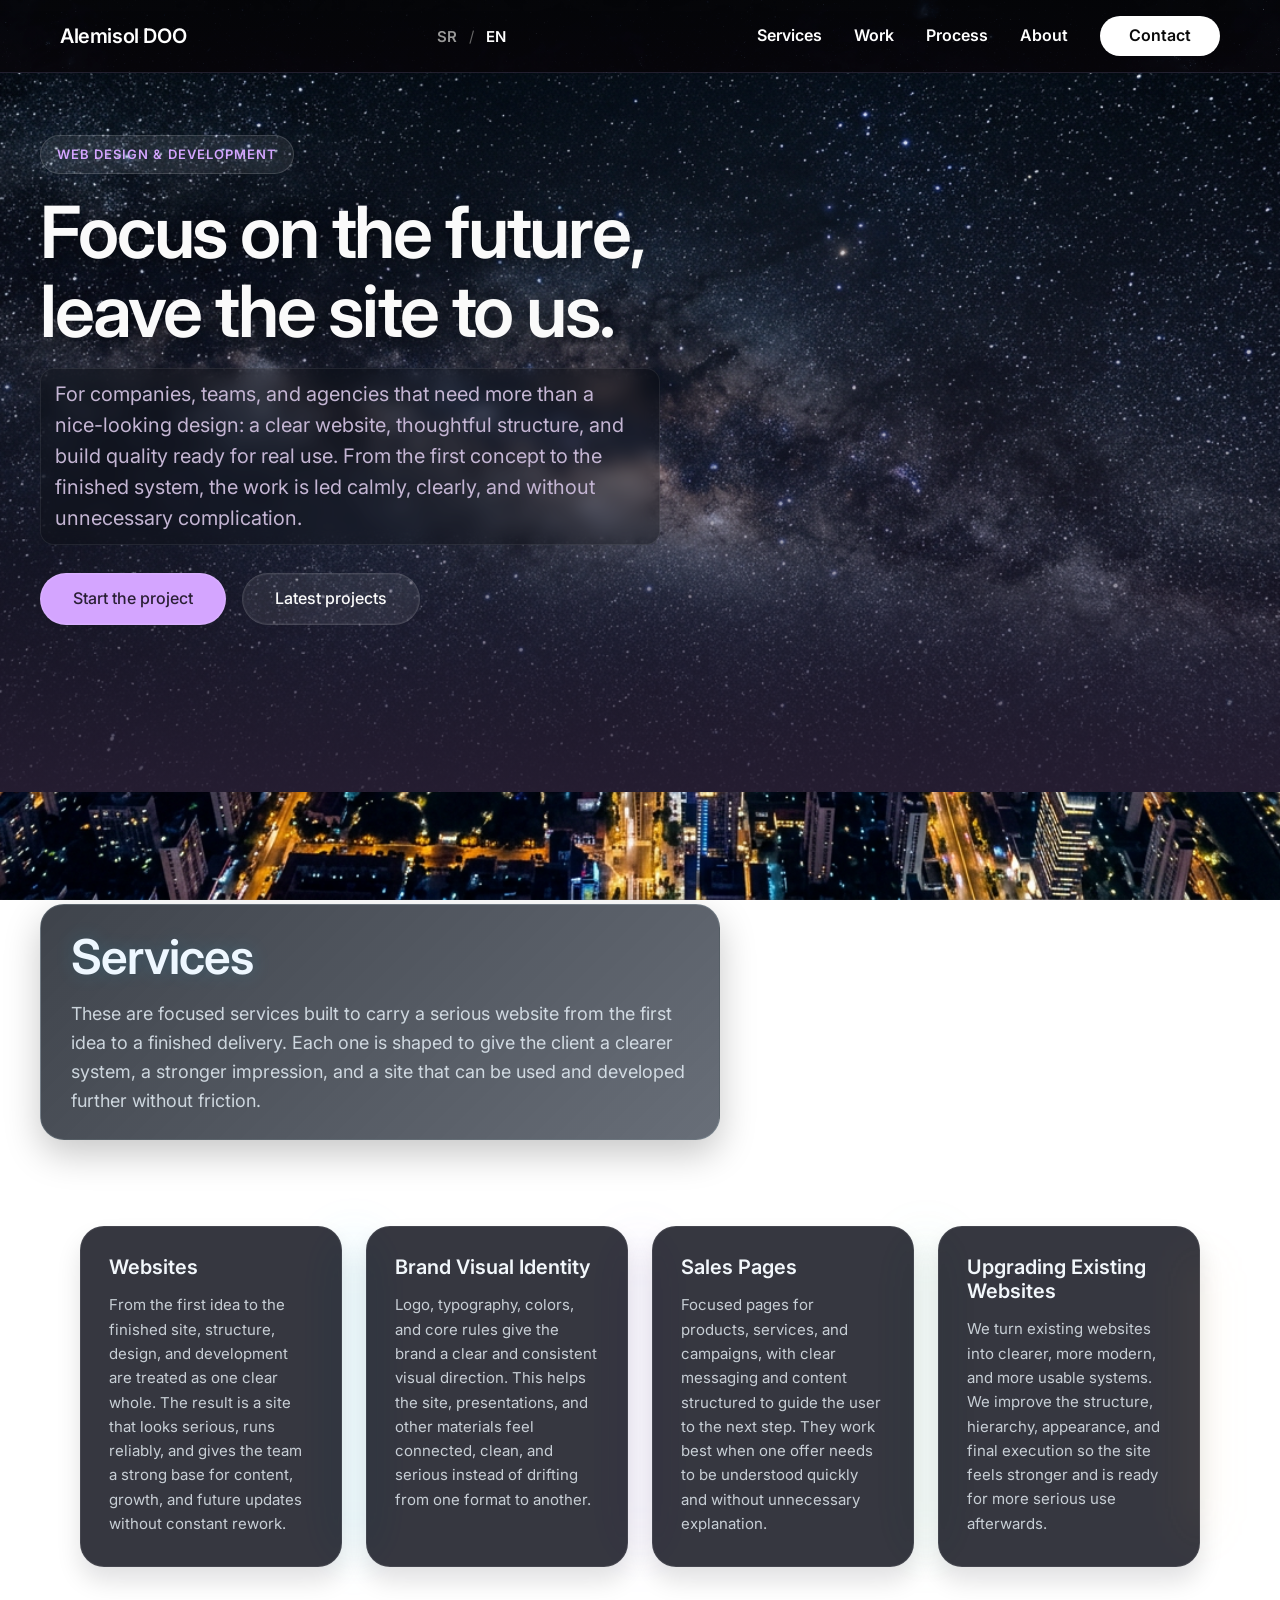
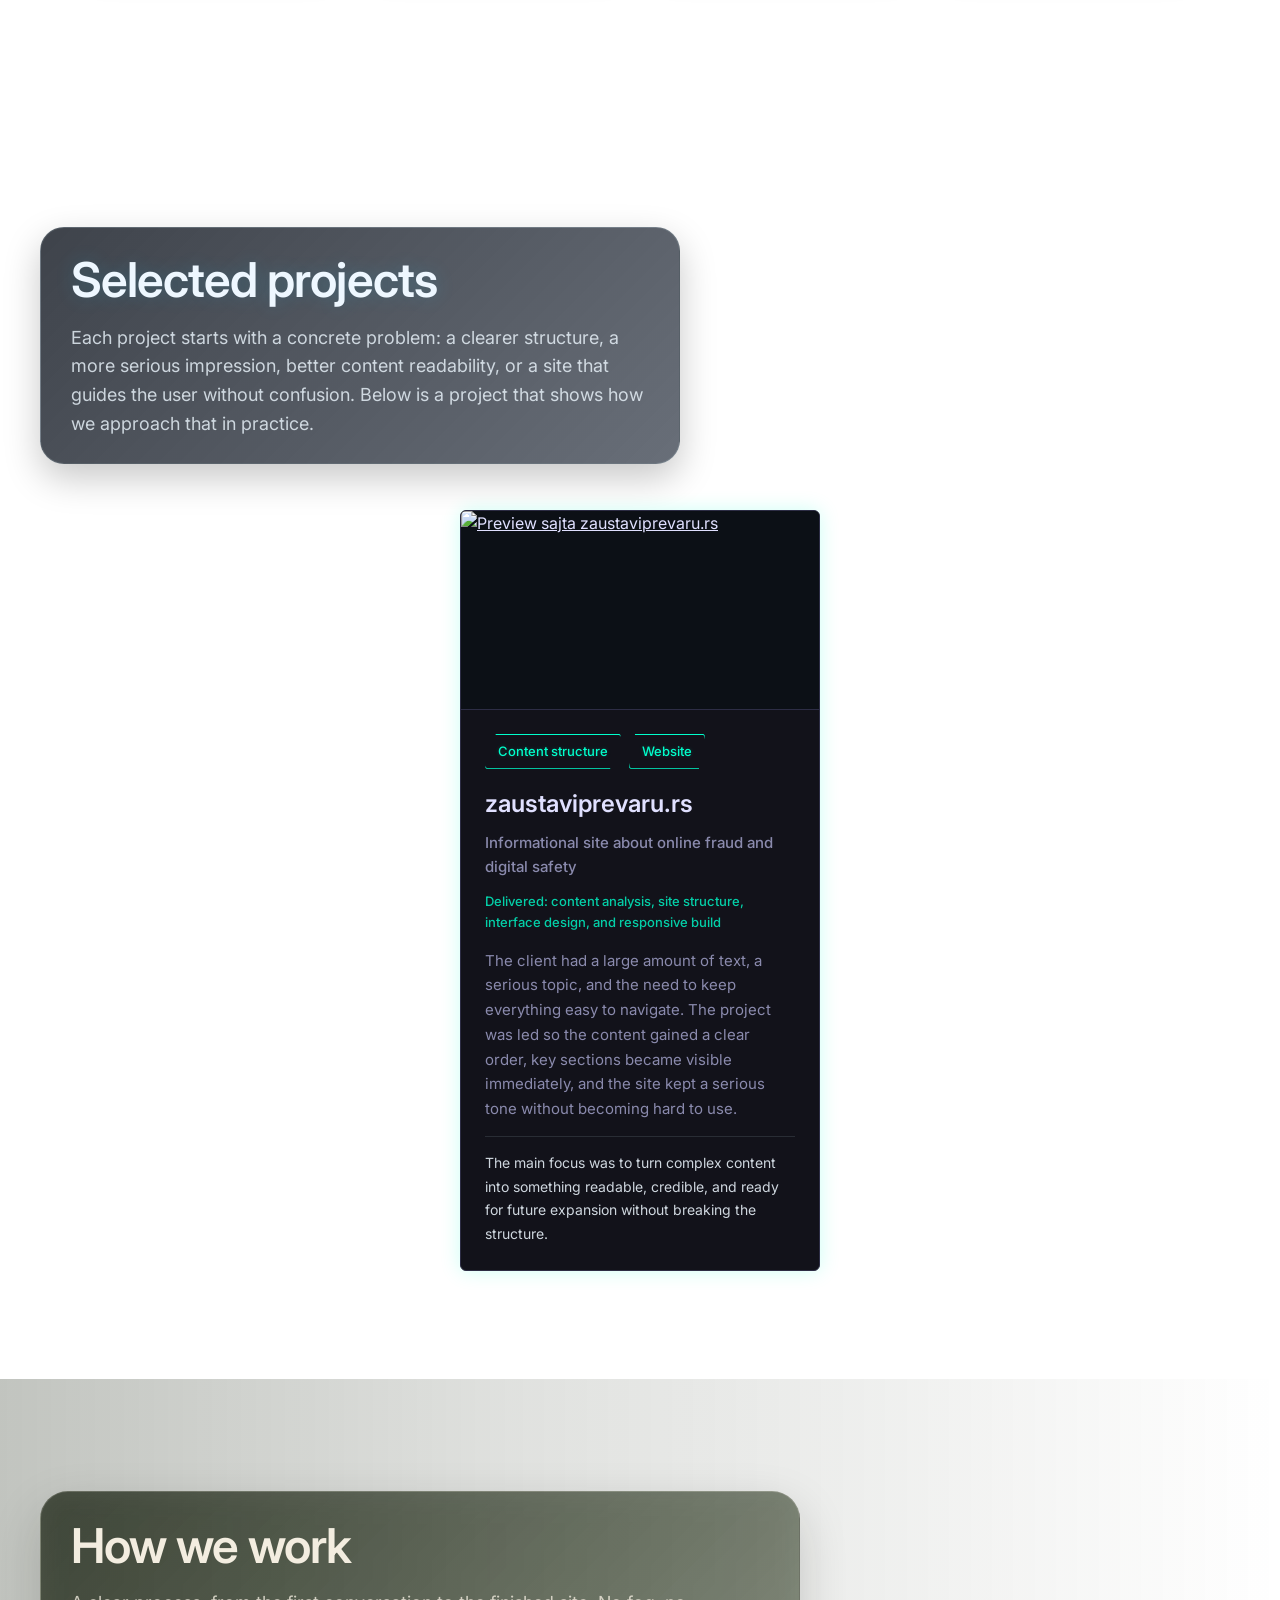
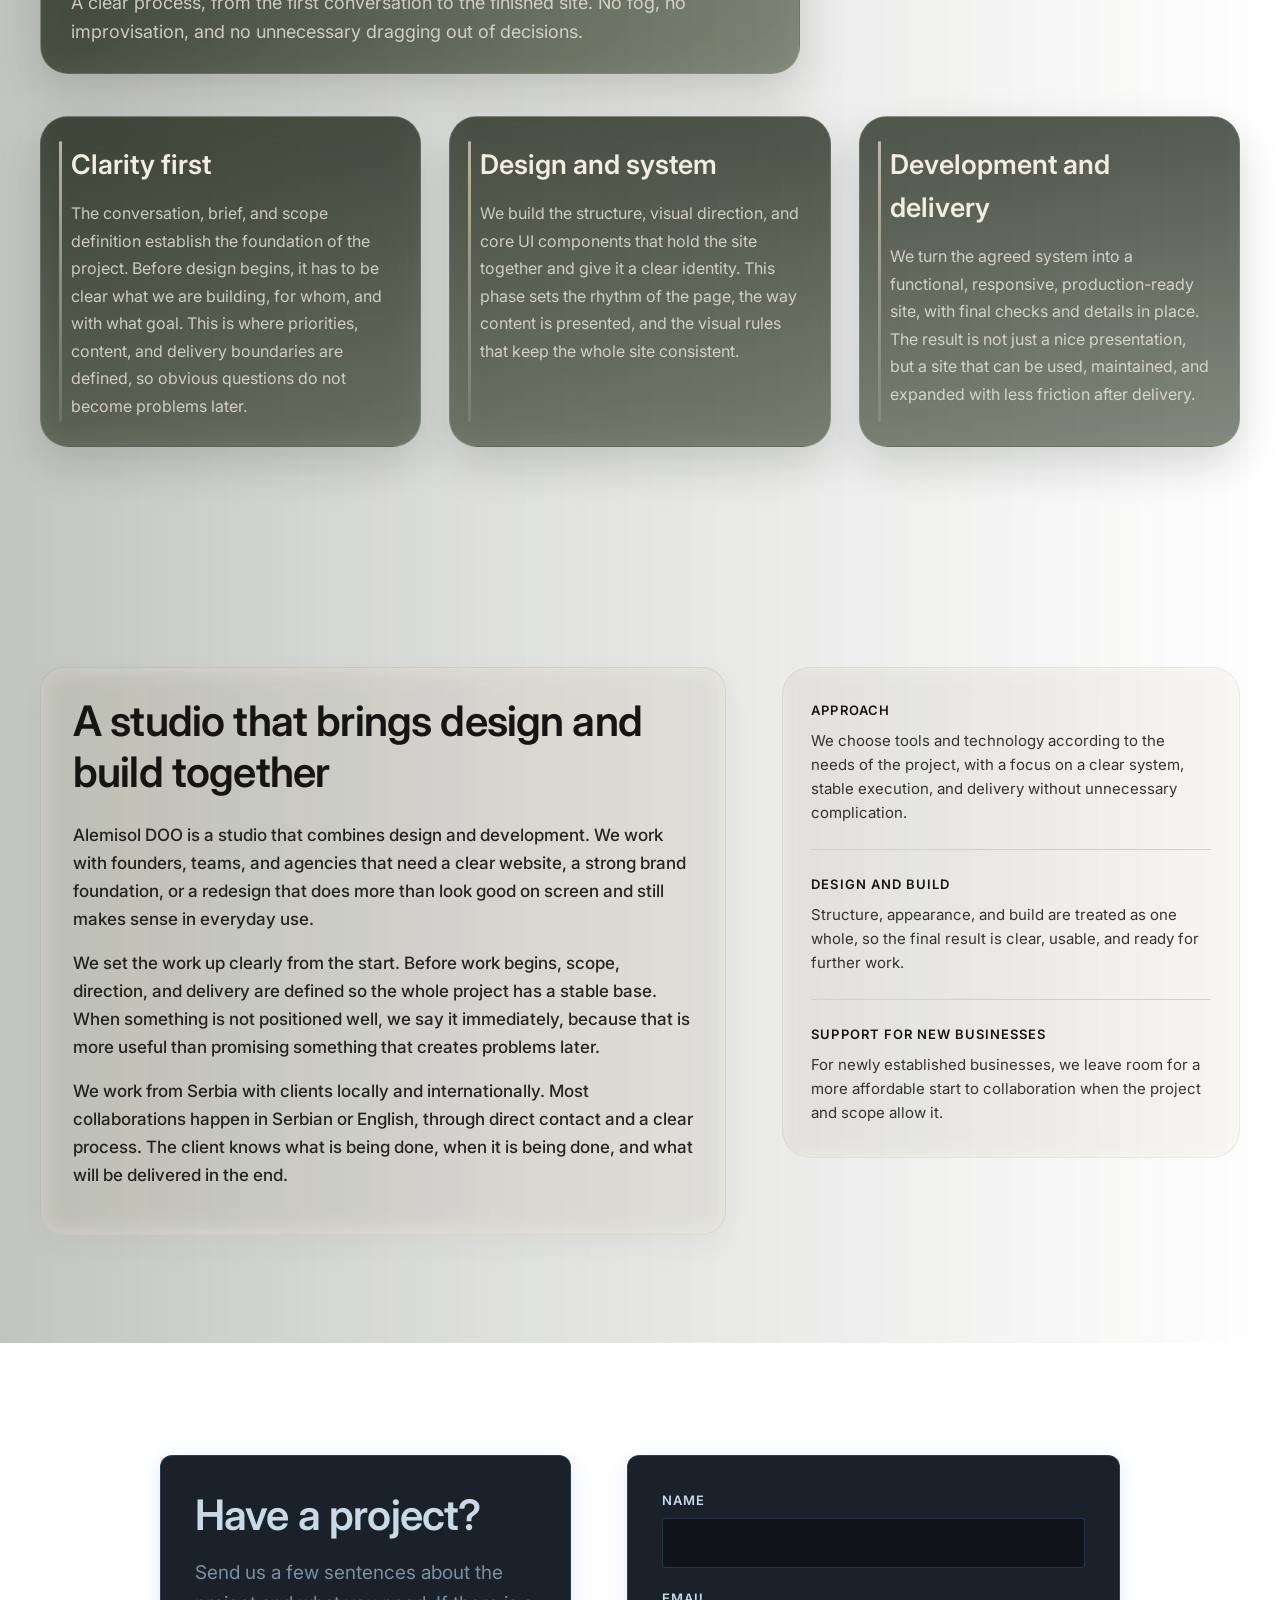
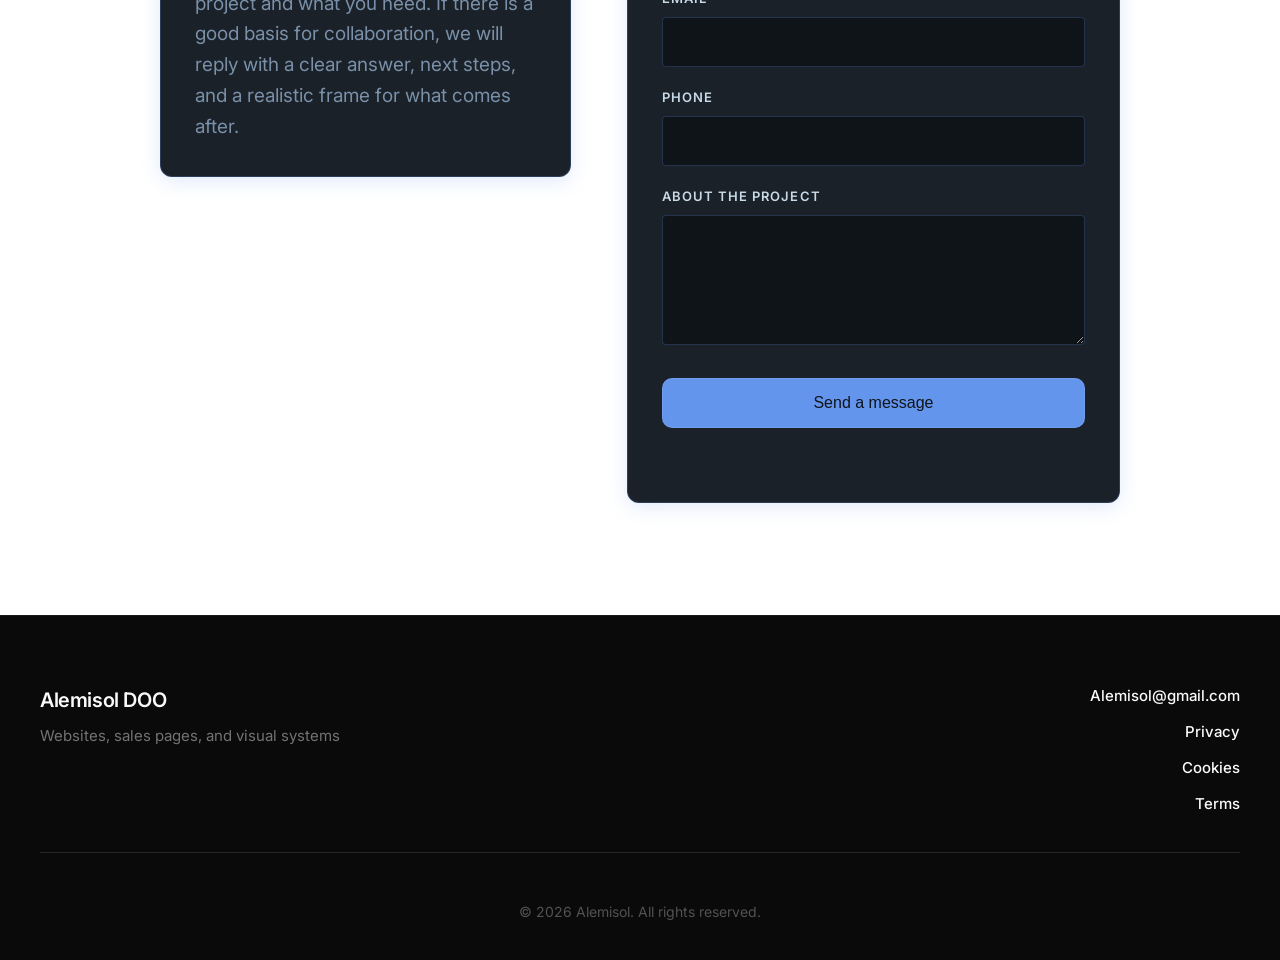
==== index.html @ 7871a49c "prva verzija sajta Made-with: Cursor" ====
<!DOCTYPE html>
<html lang="sr">
<head>
    <meta charset="UTF-8">
    <meta name="viewport" content="width=device-width, initial-scale=1.0">
    <meta name="description" content="Alemisol — Web dizajn, brand sistemi i custom razvoj za brendove kojima treba jasnoća i izvršenje.">
    <title>Alemisol — Web & Brand Sistemi</title>
    <link rel="preconnect" href="https://fonts.googleapis.com">
    <link rel="preconnect" href="https://fonts.gstatic.com" crossorigin>
    <link href="https://fonts.googleapis.com/css2?family=Inter:wght@400;500;600;700&display=swap" rel="stylesheet">
    <link rel="stylesheet" href="styles.css">
</head>
<body data-lang="sr">
    <canvas id="cursorCanvas" class="cursor-canvas"></canvas>
    
    <div class="floating-cta" id="floatingCta">
        <span data-i18n="hero.cta1">Započni projekat</span>
    </div>
    
    <a href="#main" class="skip-to-main" data-i18n="skip">Preskoči na sadržaj</a>
    <nav class="nav">
        <div class="nav-container">
            <div class="nav-logo">Alemisol DOO</div>
            <button class="lang-switch" id="langSwitch">
                <span class="lang-option active" data-lang="sr">SR</span>
                <span class="lang-divider">/</span>
                <span class="lang-option" data-lang="en">EN</span>
            </button>
            <button class="nav-toggle" aria-label="Toggle menu">
                <span></span>
                <span></span>
                <span></span>
            </button>
            <div class="nav-menu">
                <a href="#services" data-i18n="nav.services">Usluge</a>
                <a href="#work" data-i18n="nav.work">Radovi</a>
                <a href="#process" data-i18n="nav.process">Proces</a>
                <a href="#about" data-i18n="nav.about">O nama</a>
                <a href="#contact" class="nav-cta" data-i18n="nav.contact">Kontakt</a>
            </div>
        </div>
    </nav>

    <main id="main">
        <section id="hero" class="section" data-theme="medieval">
            <div class="section-bg"></div>
            <div class="container">
                <div class="hero-content">
                    <div class="hero-label" data-i18n="hero.label">Web dizajn i razvoj</div>
                    <h1 class="hero-title" data-i18n="hero.title">
                        <span class="hero-title-line">Vi se fokusirajte na budućnost,</span>
                        <span class="hero-title-line">ostavite nama sajt.</span>
                    </h1>
                    <p class="hero-subtitle" data-i18n="hero.subtitle">Za firme, timove i agencije kojima treba više od lepog dizajna: jasan sajt, promišljena struktura i izrada spremna za stvarnu upotrebu. Od prvog koncepta do gotovog sistema, posao vodimo mirno, uredno i bez nepotrebnog komplikovanja.</p>
                    <div class="hero-actions">
                        <a href="#contact" class="btn btn-primary" data-i18n="hero.cta1">Započni projekat</a>
                        <a href="#work" class="btn btn-secondary" data-i18n="hero.cta2">Poslednji projekti</a>
                    </div>
                </div>
            </div>
        </section>

        <section id="services" class="section section-services" data-theme="futuristic">
            <div class="container">
                <div class="section-header">
                    <h2 data-i18n="services.title">Usluge</h2>
                    <p class="section-intro" data-i18n="services.intro">Radimo usluge koje mogu da nose ozbiljan sajt od početne ideje do gotove isporuke. Svaka je postavljena tako da klijent dobije jasniji sistem, bolji utisak i sajt koji može normalno da se koristi i dalje razvija.</p>
                </div>
                <div class="services-grid">
                    <div class="service-card service-card-blue">
                        <h3 data-i18n="services.s1.title">Web sajtovi</h3>
                        <p data-i18n="services.s1.desc">Od ideje do gotovog sajta, struktura, dizajn i razvoj slažu se u jednu jasnu celinu. Rezultat je sajt koji izgleda ozbiljno, radi stabilno i timu ostavlja dobru osnovu za sadržaj, rast i dalje izmene bez stalnog vraćanja na početak.</p>
                    </div>
                    <div class="service-card service-card-purple">
                        <h3 data-i18n="services.s2.title">Vizuelni identitet brenda</h3>
                        <p data-i18n="services.s2.desc">Logo, tipografija, boje i osnovna pravila daju brendu jasan i dosledan vizuelni pravac. Tako sajt, prezentacije i ostali materijali deluju povezano, čisto i ozbiljno, bez lutanja od formata do formata.</p>
                    </div>
                    <div class="service-card service-card-gold">
                        <h3 data-i18n="services.s3.title">Prodajne stranice</h3>
                        <p data-i18n="services.s3.desc">Fokusirane stranice za proizvode, usluge i kampanje, sa jasnom porukom i sadržajem složenim tako da vodi korisnika ka sledećem koraku. Dobre su kada jedna ponuda mora da se razume brzo i bez suvišnog objašnjavanja.</p>
                    </div>
                    <div class="service-card service-card-green">
                        <h3 data-i18n="services.s4.title">Unapređenje postojećih sajtova</h3>
                        <p data-i18n="services.s4.desc">Postojeće sajtove pretvaramo u jasnije, savremenije i upotrebljivije sisteme. Sređujemo ono što koči utisak i rad: strukturu, hijerarhiju, izgled i završnu izradu, kako bi sajt posle dorade bio spreman za dalje ozbiljno korišćenje.</p>
                    </div>
                    <span class="service-separator service-separator-1" aria-hidden="true"></span>
                    <span class="service-separator service-separator-2" aria-hidden="true"></span>
                    <span class="service-separator service-separator-3" aria-hidden="true"></span>
                </div>
            </div>
        </section>

        <section id="work" class="section section-work" data-theme="futuristic">
            <div class="container">
                <div class="section-header">
                    <h2 data-i18n="work.title">Odabrani projekti</h2>
                    <p class="section-intro" data-i18n="work.intro">Iza svakog projekta stoji konkretan zadatak: jasnija struktura, ozbiljniji utisak, bolja čitljivost sadržaja ili sajt koji korisnika vodi bez zabune. Ispod je primer rada koji pokazuje kako takve stvari rešavamo u praksi.</p>
                </div>
                <div class="work-grid">
                    <article class="case-card">
                        <div class="case-visual">
                            <a class="case-preview-link" href="https://zaustaviprevaru.rs" target="_blank" rel="noreferrer">
                                <img
                                    class="case-preview-image"
                                    src="https://image.thum.io/get/width/1200/https://zaustaviprevaru.rs"
                                    alt="Preview sajta zaustaviprevaru.rs"
                                    loading="lazy"
                                />
                            </a>
                        </div>
                        <div class="case-content">
                            <div class="case-tags">
                                <span class="tag" data-i18n="work.c1.tag1">Struktura sadržaja</span>
                                <span class="tag" data-i18n="work.c1.tag2">Web sajt</span>
                            </div>
                            <h3><a class="case-title-link" href="https://zaustaviprevaru.rs" target="_blank" rel="noreferrer">zaustaviprevaru.rs</a></h3>
                            <p class="case-position" data-i18n="work.c1.position">Informativni sajt o internet prevarama i digitalnoj bezbednosti</p>
                            <p class="case-scope" data-i18n="work.c1.scope">Rađeno: analiza sadržaja, struktura sajta, dizajn interfejsa i responzivna izrada</p>
                            <p class="case-desc" data-i18n="work.c1.desc">Klijent je imao veliki broj tekstova, ozbiljnu temu i potrebu da sve ostane pregledno i lako za korišćenje. Projekat je vođen tako da sadržaj dobije jasan raspored, da ključne celine budu odmah vidljive i da sajt zadrži ozbiljan ton bez težine u korišćenju.</p>
                            <p class="case-result" data-i18n="work.c1.result">Fokus projekta bio je da kompleksan sadržaj postane čitljiv, uverljiv i spreman za dalje širenje bez raspada strukture.</p>
                        </div>
                    </article>
                </div>
            </div>
        </section>

        <section id="process" class="section section-process" data-theme="organic">
            <div class="container">
                <div class="section-header">
                    <h2 data-i18n="process.title">Kako radimo</h2>
                    <p class="section-intro" data-i18n="process.intro">Jasan proces, od prvog razgovora do gotovog sajta. Bez magle, bez improvizacije i bez razvlačenja koje klijentu troši vreme.</p>
                </div>
                <div class="process-grid">
                    <div class="process-step">
                        <h3 data-i18n="process.p1.title">Jasnoća pre svega</h3>
                        <p data-i18n="process.p1.desc">Razgovor, brief i definisanje scope-a postavljaju osnovu projekta. Pre dizajna mora da bude jasno šta pravimo, za koga i sa kojim ciljem. Tu se rešavaju prioriteti, sadržaj i okvir isporuke, kako kasnije ne bismo popravljali stvari koje su morale da budu jasne od početka.</p>
                    </div>
                    <div class="process-step">
                        <h3 data-i18n="process.p2.title">Dizajn i sistem</h3>
                        <p data-i18n="process.p2.desc">Gradimo strukturu, vizuelni pravac i osnovne UI komponente koje drže sajt na okupu i daju mu jasan identitet. U ovoj fazi se određuje ritam stranice, način prikaza sadržaja i vizuelna pravila koja kasnije čuvaju doslednost celog sajta.</p>
                    </div>
                    <div class="process-step">
                        <h3 data-i18n="process.p3.title">Razvoj i isporuka</h3>
                        <p data-i18n="process.p3.desc">Pretvaramo dogovoreni sistem u funkcionalan, responzivan i produkcijski spreman sajt, sa završnim proverama i detaljima na mestu. Završni rezultat nije samo lep prikaz, već sajt koji može da se koristi, održava i mirno nastavi da raste posle isporuke.</p>
                    </div>
                </div>
            </div>
        </section>

        <section id="about" class="section section-about" data-theme="organic">
            <div class="container">
                <div class="about-content">
                    <div class="about-text">
                        <h2 data-i18n="about.title">Studio koji spaja dizajn i izradu</h2>
                        <p data-i18n="about.p1">Alemisol DOO je studio koji spaja dizajn i razvoj. Radimo sa osnivačima, timovima i agencijama kojima treba jasan sajt, dobra osnova brenda ili kvalitetan redizajn koji neće stati na lepom ekranu, već će imati smisla i u svakodnevnoj upotrebi.</p>
                        <p data-i18n="about.p2">Posao postavljamo jasno od početka. Pre rada definišemo scope, pravac i način isporuke, kako bi ceo projekat imao stabilnu osnovu. Kada nešto nije dobro postavljeno, kažemo to odmah, jer je to za klijenta korisnije od lepog obećanja koje kasnije pravi problem.</p>
                        <p data-i18n="about.p3">Radimo iz Srbije, sa klijentima lokalno i globalno. Većina saradnji odvija se na srpskom ili engleskom jeziku, kroz direktan kontakt i jasan proces. Klijent zna šta se radi, kada se radi i šta dobija na kraju, bez nepotrebnih slojeva komunikacije.</p>
                    </div>
                    <div class="about-details">
                        <div class="detail-block">
                            <h4 data-i18n="about.stack.title">Pristup</h4>
                            <p data-i18n="about.stack.desc">Alate i tehnologiju biramo prema potrebama projekta, sa fokusom na jasan sistem, stabilnu izradu i isporuku bez suvišne komplikacije.</p>
                        </div>
                        <div class="detail-block">
                            <h4 data-i18n="about.tools.title">Dizajn i izrada</h4>
                            <p data-i18n="about.tools.desc">Struktura, izgled i izrada posmatraju se kao jedna celina, kako bi krajnji rezultat bio pregledan, upotrebljiv i spreman za dalji rad.</p>
                        </div>
                        <div class="detail-block">
                            <h4 data-i18n="about.availability.title">Podrška za nove firme</h4>
                            <p data-i18n="about.availability.desc">Za novootvorene firme ostavljamo prostor za povoljniji početak saradnje, kada projekat i obim to dopuštaju.</p>
                        </div>
                    </div>
                </div>
            </div>
        </section>

        <section id="contact" class="section section-contact" data-theme="technical">
            <div class="container">
                <div class="contact-content">
                    <div class="contact-text">
                        <h2 data-i18n="contact.title">Imate projekat?</h2>
                        <p data-i18n="contact.desc">Pošaljite nam nekoliko rečenica o projektu i onome što vam treba. Ako postoji dobar osnov za saradnju, vratićemo se jasnim odgovorom, predlogom narednih koraka i realnim okvirom za dalje.</p>
                    </div>
                    <div class="contact-form-wrapper">
                        <form class="contact-form" id="contactForm" method="post" action="https://formsubmit.co/Alemisol@gmail.com" novalidate>
                            <input type="hidden" name="_captcha" value="false">
                            <input type="hidden" name="_subject" value="Alemisol upit">
                            <div class="form-group">
                                <label for="name" data-i18n="contact.form.name">Ime</label>
                                <input type="text" id="name" name="name" autocomplete="name" minlength="2" required>
                            </div>
                            <div class="form-group">
                                <label for="email" data-i18n="contact.form.email">Email</label>
                                <input type="email" id="email" name="email" autocomplete="email" inputmode="email" required>
                            </div>
                            <div class="form-group">
                                <label for="phone" data-i18n="contact.form.phone">Telefon</label>
                                <input type="tel" id="phone" name="phone" autocomplete="tel" inputmode="tel">
                            </div>
                            <div class="form-group">
                                <label for="project" data-i18n="contact.form.project">O projektu</label>
                                <textarea id="project" name="project" rows="5" required></textarea>
                            </div>
                            <button type="submit" class="btn btn-primary" data-i18n="contact.form.submit">Pošaljite poruku</button>
                            <p class="contact-form-status" id="contactFormStatus" aria-live="polite"></p>
                        </form>
                    </div>
                </div>
            </div>
        </section>
    </main>

    <footer class="footer">
        <div class="container">
            <div class="footer-content">
                <div class="footer-brand">
                    <div class="footer-logo">Alemisol DOO</div>
                    <p data-i18n="footer.tagline">Sajtovi, prodajne stranice i vizuelni sistemi</p>
                </div>
                <div class="footer-links">
                    <a href="mailto:Alemisol@gmail.com">Alemisol@gmail.com</a>
                    <a href="privacy.html" data-i18n="footer.privacy">Privatnost</a>
                    <a href="cookies.html" data-i18n="footer.cookies">Kolačići</a>
                    <a href="terms.html" data-i18n="footer.terms">Uslovi korišćenja</a>
                </div>
            </div>
            <div class="footer-bottom">
                <p data-i18n="footer.copyright">&copy; 2026 Alemisol. Sva prava zadržana.</p>
            </div>
        </div>
    </footer>

    <script src="script.js"></script>
</body>
</html>
---- styles.css ----
/* ====================================
   ALEMISOL STUDIO WEBSITE
   4-theme vertical scroll system
   ==================================== */

/* ====================================
   GLOBAL RESET & BASE
   ==================================== */

html {
    scroll-behavior: smooth;
}

* {
    margin: 0;
    padding: 0;
    box-sizing: border-box;
}

html {
    scroll-behavior: smooth;
    scroll-padding-top: 80px;
}

body {
    font-family: 'Inter', -apple-system, BlinkMacSystemFont, 'Segoe UI', system-ui, sans-serif;
    line-height: 1.6;
    -webkit-font-smoothing: antialiased;
    -moz-osx-font-smoothing: grayscale;
    color: #171717;
    opacity: 0;
    animation: fadeIn 0.6s ease forwards;
}

@keyframes fadeIn {
    to {
        opacity: 1;
    }
}

img {
    max-width: 100%;
    height: auto;
    display: block;
}

a {
    color: inherit;
}

.cursor-canvas {
    position: fixed;
    top: 0;
    left: 0;
    width: 100%;
    height: 100%;
    pointer-events: none;
    z-index: 500;
    opacity: 0.6;
}

.skip-to-main {
    position: absolute;
    top: -100px;
    left: 20px;
    z-index: 10000;
    padding: 12px 20px;
    background: #0a0a0a;
    color: #ffffff;
    text-decoration: none;
    border-radius: 4px;
    font-weight: 500;
}

.skip-to-main:focus {
    top: 20px;
}

/* ====================================
   THEME SYSTEM — 4 MODES
   ==================================== */

[data-theme="medieval"] {
    --bg: #2a1f35;
    --surface: rgba(255, 255, 255, 0.08);
    --surface-alt: rgba(255, 255, 255, 0.12);
    --text: #fafafa;
    --muted: #c4b5d3;
    --accent: #d4a5ff;
    --border: rgba(255, 255, 255, 0.15);
    --shadow: rgba(212, 165, 255, 0.2);
    --radius-sm: 16px;
    --radius-md: 24px;
    --radius-lg: 32px;
    --button-height: 52px;
}

[data-theme="futuristic"] {
    --bg: #0a0a0f;
    --surface: #12121a;
    --surface-alt: #1a1a26;
    --text: #e0e0ff;
    --muted: #8a8aad;
    --accent: #00ffcc;
    --border: #2d2d45;
    --shadow: rgba(0, 255, 204, 0.2);
    --radius-sm: 2px;
    --radius-md: 4px;
    --radius-lg: 6px;
    --button-height: 48px;
}

[data-theme="organic"] {
    --bg: #e8e4dc;
    --surface: #f5f2ed;
    --surface-alt: #ebe7df;
    --text: #3d3428;
    --muted: #7a6f5d;
    --accent: #6b5d48;
    --border: #d4cfc8;
    --shadow: rgba(107, 93, 72, 0.15);
    --radius-sm: 20px;
    --radius-md: 28px;
    --radius-lg: 36px;
    --button-height: 54px;
}

[data-theme="technical"] {
    --bg: #0f1419;
    --surface: #1a2129;
    --surface-alt: #232d38;
    --text: #c8d9e8;
    --muted: #7a90a8;
    --accent: #6495ed;
    --border: rgba(100, 149, 237, 0.25);
    --shadow: rgba(100, 149, 237, 0.2);
    --radius-sm: 4px;
    --radius-md: 8px;
    --radius-lg: 12px;
    --button-height: 50px;
}

/* ====================================
   SECTION CORE
   ==================================== */

.section {
    background: var(--bg);
    color: var(--text);
    transition: background 0.6s ease, color 0.6s ease;
    padding: 104px 20px;
    position: relative;
    min-height: auto;
    display: flex;
    align-items: center;
}

[data-theme="medieval"] {
    background-image: url('assets/medieval-stars-dark-8k.jpg');
    background-size: cover;
    background-position: center;
    background-attachment: fixed;
}

[data-theme="futuristic"] {
    background-image: url('assets/cyber-aerial-8k.jpg');
    background-size: cover;
    background-position: center;
    background-attachment: fixed;
}

[data-theme="organic"] {
    background-image: url('assets/organic-waterfall-8k.jpg');
    background-size: cover;
    background-position: center;
    background-attachment: fixed;
}

[data-theme="technical"] {
    background-image: url('assets/technical-modern-8k.jpg');
    background-size: cover;
    background-position: center;
    background-attachment: fixed;
}

.section-bg {
    position: absolute;
    top: 0;
    left: 0;
    width: 100%;
    height: 100%;
    z-index: 0;
    pointer-events: none;
}

.container {
    max-width: 1200px;
    margin: 0 auto;
    width: 100%;
    position: relative;
    z-index: 1;
}

.section-header {
    margin-bottom: 46px;
    max-width: 720px;
}

.section-header h2 {
    font-size: 48px;
    font-weight: 600;
    line-height: 1.15;
    letter-spacing: -0.02em;
    margin-bottom: 16px;
    color: var(--text);
}

.section-intro {
    font-size: 18px;
    color: var(--muted);
    line-height: 1.6;
}

/* ====================================
   NAVIGATION
   ==================================== */

.nav {
    position: fixed;
    top: 0;
    left: 0;
    width: 100%;
    z-index: 1000;
    background: rgba(20, 20, 25, 0.85);
    backdrop-filter: blur(12px);
    border-bottom: 1px solid rgba(255, 255, 255, 0.08);
    transition: all 0.4s ease;
}

.nav.dark-theme {
    background: rgba(10, 10, 15, 0.85);
    border-bottom: 1px solid rgba(255, 255, 255, 0.08);
}

body[data-active-theme="medieval"] .nav {
    background:
        linear-gradient(180deg, rgba(8, 10, 16, 0.48) 0%, rgba(10, 8, 15, 0.62) 100%),
        url('assets/header-stars-milkyway-8k.jpg') center 34% / cover no-repeat;
    border-bottom: 1px solid rgba(200, 180, 255, 0.15);
}

body[data-active-theme="futuristic"] .nav {
    background: rgba(10, 15, 25, 0.8);
    border-bottom: 1px solid rgba(0, 200, 255, 0.2);
}

body[data-active-theme="organic"] .nav {
    background: rgba(60, 50, 40, 0.75);
    border-bottom: 1px solid rgba(107, 93, 72, 0.3);
}

body[data-active-theme="technical"] .nav {
    background: rgba(15, 20, 25, 0.8);
    border-bottom: 1px solid rgba(100, 149, 237, 0.2);
}

.nav.scrolled {
    box-shadow: 0 2px 12px rgba(0, 0, 0, 0.08);
}

.nav-container {
    max-width: 1200px;
    margin: 0 auto;
    padding: 0 20px;
    height: 72px;
    display: flex;
    align-items: center;
    justify-content: space-between;
}

.nav-logo {
    font-size: 20px;
    font-weight: 600;
    color: #ffffff;
    letter-spacing: -0.02em;
    transition: color 0.3s ease;
}

.nav.dark-theme .nav-logo {
    color: #fafafa;
}

body[data-active-theme="medieval"] .nav-logo,
body[data-active-theme="futuristic"] .nav-logo,
body[data-active-theme="technical"] .nav-logo {
    color: #ffffff;
}

body[data-active-theme="organic"] .nav-logo {
    color: #ffffff;
}

.nav-toggle {
    display: none;
    flex-direction: column;
    gap: 5px;
    background: none;
    border: none;
    cursor: pointer;
    padding: 8px;
}

.nav-toggle span {
    display: block;
    width: 24px;
    height: 2px;
    background: #ffffff;
    transition: all 0.3s ease;
}

.nav.dark-theme .nav-toggle span {
    background: #fafafa;
}

.nav-menu {
    display: flex;
    gap: 32px;
    align-items: center;
}

.lang-switch {
    display: flex;
    gap: 4px;
    align-items: center;
    background: none;
    border: none;
    cursor: pointer;
    padding: 0;
    font-family: inherit;
}

.lang-option {
    font-size: 15px;
    font-weight: 600;
    color: #999999;
    transition: color 0.2s ease;
    cursor: pointer;
    padding: 4px 8px;
    border-radius: 4px;
    transition: all 0.2s ease;
}

.lang-option.active {
    color: #ffffff;
}

.nav.dark-theme .lang-option.active {
    color: #ffffff;
}

body[data-active-theme="medieval"] .lang-option.active,
body[data-active-theme="futuristic"] .lang-option.active,
body[data-active-theme="technical"] .lang-option.active {
    color: #ffffff;
}

body[data-active-theme="organic"] .lang-option.active {
    color: #ffffff;
}

.lang-option:hover {
    color: #cccccc;
}

.lang-divider {
    font-size: 15px;
    color: #666666;
}

.nav.dark-theme .lang-divider {
    color: #666666;
}

.nav-menu a {
    text-decoration: none;
    color: #ffffff;
    font-size: 16px;
    font-weight: 600;
    transition: all 0.2s ease;
    position: relative;
    padding: 6px 0;
}

.nav.dark-theme .nav-menu a {
    color: #ffffff;
}

body[data-active-theme="medieval"] .nav-menu a,
body[data-active-theme="futuristic"] .nav-menu a,
body[data-active-theme="technical"] .nav-menu a {
    color: #ffffff;
}

body[data-active-theme="organic"] .nav-menu a {
    color: #ffffff;
}

.nav-menu a::after {
    content: '';
    position: absolute;
    bottom: -4px;
    left: 0;
    width: 0;
    height: 2px;
    background: currentColor;
    transition: width 0.2s ease;
}

.nav-menu a:hover::after {
    width: 100%;
}

.nav-menu a:hover {
    color: #0a0a0a;
}

.nav.dark-theme .nav-menu a:hover {
    color: #fafafa;
}

body[data-active-theme="medieval"] .nav-menu a:hover,
body[data-active-theme="futuristic"] .nav-menu a:hover,
body[data-active-theme="technical"] .nav-menu a:hover {
    color: #ffffff;
    opacity: 0.8;
}

body[data-active-theme="organic"] .nav-menu a:hover {
    color: #ffffff;
    opacity: 0.7;
}

.nav-cta {
    padding: 14px 36px;
    background: #0a0a0a;
    color: #ffffff !important;
    border-radius: 8px;
    transition: all 0.2s ease;
    position: relative;
    font-size: 16px;
    font-weight: 600;
    min-width: 120px;
    text-align: center;
    text-decoration: none;
    display: inline-block;
}

body[data-active-theme="medieval"] .nav-cta {
    border-radius: 999px;
    border: 1px solid rgba(255, 255, 255, 0.18);
    box-shadow: inset 0 0 0 1px rgba(255, 255, 255, 0.06);
}

body[data-active-theme="futuristic"] .nav-cta {
    border-radius: 0;
    clip-path: polygon(10% 0%, 100% 0%, 90% 100%, 0% 100%);
    border: 1px solid rgba(6, 12, 18, 0.18);
}

body[data-active-theme="organic"] .nav-cta {
    border-radius: 20px 8px 20px 8px;
}

body[data-active-theme="technical"] .nav-cta {
    border-radius: 10px;
    border: 1px solid rgba(255, 255, 255, 0.14);
    box-shadow: inset 0 0 0 1px rgba(255, 255, 255, 0.05);
}

.nav.dark-theme .nav-cta {
    background: #fafafa;
    color: #0a0a0a !important;
}

body[data-active-theme="medieval"] .nav-cta,
body[data-active-theme="futuristic"] .nav-cta,
body[data-active-theme="technical"] .nav-cta {
    background: #ffffff;
    color: #0a0a0a !important;
}

body[data-active-theme="organic"] .nav-cta {
    background: #3d3428;
    color: #ffffff !important;
}

.nav-cta::after {
    display: none;
}

.nav-cta:hover {
    transform: translateY(-1px);
    box-shadow: 0 4px 12px rgba(0, 0, 0, 0.15);
}

/* ====================================
   HERO SECTION
   ==================================== */

#hero {
    min-height: 88vh;
    padding-top: 72px;
}

#hero::before {
    content: '';
    position: absolute;
    top: 0;
    left: 0;
    width: 100%;
    height: 100%;
    background: linear-gradient(180deg, transparent 0%, rgba(42, 31, 53, 0.4) 70%, rgba(42, 31, 53, 0.85) 100%);
    z-index: 0;
}


.hero-content {
    max-width: 900px;
    position: relative;
    z-index: 2;
}

.hero-label {
    display: inline-block;
    font-size: 13px;
    font-weight: 600;
    letter-spacing: 0.08em;
    text-transform: uppercase;
    color: var(--accent);
    margin-bottom: 18px;
    padding: 8px 16px;
    background: var(--surface);
    border: 1px solid var(--border);
    border-radius: 100px;
}

.hero-title {
    font-size: 72px;
    font-weight: 600;
    line-height: 1.1;
    letter-spacing: -0.03em;
    color: var(--text);
    margin-bottom: 18px;
    text-shadow: 0 2px 20px rgba(0, 0, 0, 0.5);
}

.hero-title-line {
    display: block;
}

@media (min-width: 700px) {
    .hero-title-line:first-child {
        white-space: nowrap;
    }
}

.hero-subtitle {
    font-size: 20px;
    color: var(--muted);
    line-height: 1.55;
    margin-bottom: 28px;
    max-width: 620px;
    display: inline-block;
    padding: 10px 14px;
    background: rgba(10, 12, 18, 0.36);
    border: 1px solid rgba(255, 255, 255, 0.08);
    border-radius: 14px;
    backdrop-filter: blur(8px);
    -webkit-backdrop-filter: blur(8px);
}

.hero-actions {
    display: flex;
    gap: 16px;
    flex-wrap: wrap;
    margin-bottom: 0;
}

.hero-trust {
    font-size: 14px;
    color: rgba(255, 255, 255, 0.7);
    line-height: 1.6;
    max-width: 640px;
}

/* ====================================
   BUTTONS
   ==================================== */

.btn {
    display: inline-flex;
    align-items: center;
    justify-content: center;
    height: var(--button-height);
    padding: 0 32px;
    border: none;
    border-radius: var(--radius-sm);
    font-size: 16px;
    font-weight: 500;
    text-decoration: none;
    cursor: pointer;
    transition: all 0.25s ease;
    position: relative;
    overflow: hidden;
}

[data-theme="medieval"] .btn {
    border-radius: 999px;
    border: 1px solid rgba(255, 255, 255, 0.12);
    box-shadow: inset 0 0 0 1px rgba(255, 255, 255, 0.05);
}

[data-theme="futuristic"] .btn {
    border-radius: 0;
    clip-path: polygon(8% 0%, 100% 0%, 92% 100%, 0% 100%);
    letter-spacing: 0.03em;
}

[data-theme="organic"] .btn {
    border-radius: 20px 8px 20px 8px;
}

[data-theme="technical"] .btn {
    border-radius: 10px;
    border: 1px solid rgba(255, 255, 255, 0.08);
}

.btn-primary {
    background: var(--accent);
    color: var(--bg);
}

.btn-primary:hover {
    transform: translateY(-2px);
    box-shadow: 0 6px 20px var(--shadow);
}

[data-theme="futuristic"] .btn-primary {
    box-shadow: 0 0 16px var(--shadow);
}

[data-theme="futuristic"] .btn-primary:hover {
    box-shadow: 0 0 28px var(--shadow);
}

.btn-secondary {
    background: var(--surface);
    color: var(--text);
    border: 1px solid var(--border);
}

.btn-secondary:hover {
    background: var(--surface-alt);
    border-color: var(--accent);
}

/* ====================================
   SERVICES SECTION
   ==================================== */

.section-services {
    padding: 112px 20px;
    position: relative;
    overflow: hidden;
}

.section-services .container {
    position: relative;
    z-index: 1;
}

[data-theme="futuristic"] .section-header {
    max-width: 680px;
    padding: 24px 28px 24px 30px;
    border-left: 2px solid var(--accent);
    border: 1px solid rgba(210, 245, 255, 0.14);
    background: linear-gradient(135deg, rgba(8, 14, 24, 0.78) 0%, rgba(12, 22, 38, 0.62) 100%);
    border-radius: 24px;
    backdrop-filter: blur(14px);
    box-shadow: 0 14px 36px rgba(0, 0, 0, 0.22);
}

[data-theme="futuristic"] .section-header h2 {
    color: #eef7ff;
    text-shadow: 0 0 20px rgba(0, 200, 255, 0.16);
}

[data-theme="futuristic"] .section-header .section-intro {
    color: rgba(238, 247, 255, 0.8);
}

.section-work .section-header {
    max-width: 640px;
}

.services-grid {
    --services-gap: 24px;
    --services-pad: 40px;
    --channel-width: 26px;
    --content-width: calc(100% - (2 * var(--services-pad)));
    --col-width: calc((var(--content-width) - (3 * var(--services-gap))) / 4);
    display: grid;
    grid-template-columns: repeat(4, minmax(0, 1fr));
    gap: var(--services-gap);
    align-items: stretch;
    max-width: 1460px;
    margin: 0 auto;
    padding: 40px;
    position: relative;
}

.service-card {
    position: relative;
    min-height: 340px;
    border-radius: 24px;
    padding: 28px 28px 30px 28px;
    background: rgba(10, 12, 22, 0.82);
    border: 1px solid rgba(255, 255, 255, 0.08);
    box-shadow: 0 14px 24px rgba(4, 8, 14, 0.12);
    backdrop-filter: blur(5px);
    -webkit-backdrop-filter: blur(5px);
    transition: all 0.3s ease;
    z-index: 2;
}

[data-theme="futuristic"] .service-card:hover {
    transform: translateY(-4px);
    box-shadow: 0 18px 28px rgba(4, 8, 14, 0.16);
}

.service-card h3 {
    font-size: 20px;
    font-weight: 600;
    margin-bottom: 14px;
    color: #f2f7fb;
    line-height: 1.2;
}

.service-card p {
    font-size: 15px;
    color: rgba(232, 240, 247, 0.82);
    line-height: 1.62;
}

.service-card-blue {
    background: rgba(10, 12, 22, 0.82);
}

.service-card-purple {
    background: rgba(10, 12, 22, 0.82);
}

.service-card-gold {
    background: rgba(10, 12, 22, 0.82);
}

.service-card-green {
    background: rgba(10, 12, 22, 0.82);
}

.service-separator {
    position: absolute;
    top: 52px;
    bottom: 52px;
    width: var(--channel-width);
    border-radius: 999px;
    opacity: 0.62;
    filter: blur(26px);
    pointer-events: none;
    z-index: 1;
}

.service-separator-1 {
    left: calc(var(--services-pad) + var(--col-width) + (var(--services-gap) / 2) - (var(--channel-width) / 2));
    background: rgba(68, 211, 255, 0.35);
}

.service-separator-2 {
    left: calc(var(--services-pad) + (var(--col-width) * 2) + (var(--services-gap) * 1.5) - (var(--channel-width) / 2));
    background: rgba(160, 120, 255, 0.28);
}

.service-separator-3 {
    left: calc(var(--services-pad) + (var(--col-width) * 3) + (var(--services-gap) * 2.5) - (var(--channel-width) / 2));
    background: rgba(106, 208, 170, 0.30);
}

.service-card-green::after {
    content: '';
    position: absolute;
    top: 28px;
    bottom: 28px;
    right: -10px;
    width: 18px;
    border-radius: 999px;
    background: rgba(255, 190, 92, 0.18);
    filter: blur(22px);
    opacity: 0.55;
    pointer-events: none;
    z-index: -1;
}

/* ====================================
   WORK SECTION
   ==================================== */

.section-work {
    padding: 108px 20px;
}

.work-grid {
    display: grid;
    grid-template-columns: repeat(auto-fit, minmax(340px, 360px));
    justify-content: center;
    gap: 26px;
}

.case-card {
    background: var(--surface);
    border: 1px solid var(--border);
    border-radius: var(--radius-lg);
    overflow: hidden;
    width: 100%;
    justify-self: center;
    transition: all 0.3s ease;
    cursor: pointer;
}

[data-theme="futuristic"] .case-card {
    border-color: var(--border);
    box-shadow: 0 0 20px var(--shadow);
}

[data-theme="futuristic"] .case-card:hover {
    border-color: var(--accent);
    box-shadow: 0 8px 40px var(--shadow);
    transform: translateY(-4px);
}

.case-visual {
    aspect-ratio: 16/8.9;
    background: var(--surface-alt);
    border-bottom: 1px solid var(--border);
    position: relative;
    overflow: hidden;
}

.case-placeholder {
    width: 100%;
    height: 100%;
    background: linear-gradient(135deg, #12121a 0%, #1a1a26 100%);
}

.case-placeholder[data-accent="1"] {
    background: linear-gradient(135deg, #0a0a0f 0%, #1a1a26 100%);
    box-shadow: inset 0 0 60px rgba(0, 255, 204, 0.08);
}

.case-placeholder[data-accent="2"] {
    background: linear-gradient(135deg, #12121a 0%, #0a0a0f 100%);
    box-shadow: inset 0 0 60px rgba(0, 255, 204, 0.06);
}

.case-placeholder[data-accent="3"] {
    background: linear-gradient(135deg, #0f0f14 0%, #12121a 100%);
    box-shadow: inset 0 0 60px rgba(0, 255, 204, 0.1);
}

.case-content {
    padding: 24px;
}

.case-tags {
    display: flex;
    gap: 8px;
    margin-bottom: 16px;
    flex-wrap: wrap;
}

.tag {
    padding: 6px 12px;
    background: var(--surface-alt);
    color: var(--accent);
    border-radius: var(--radius-sm);
    font-size: 13px;
    font-weight: 500;
    border: 1px solid var(--border);
    transition: all 0.2s ease;
}

[data-theme="futuristic"] .tag {
    background: transparent;
    border-color: var(--accent);
    clip-path: polygon(8% 0%, 100% 0%, 92% 100%, 0% 100%);
    text-shadow: 0 0 4px var(--shadow);
}

.case-content h3 {
    font-size: 24px;
    font-weight: 600;
    margin-bottom: 8px;
    color: var(--text);
}

.case-title-link {
    color: inherit;
    text-decoration: none;
}

.case-title-link:hover {
    opacity: 0.9;
}

.case-preview-link,
.case-preview-image {
    display: block;
    width: 100%;
    height: 100%;
}

.case-preview-link {
    background: #0c1016;
}

.case-preview-image {
    object-fit: cover;
    object-position: top center;
    transition: transform 0.35s ease;
}

.case-card:hover .case-preview-image {
    transform: scale(1.02);
}

.case-position {
    font-size: 15px;
    color: var(--muted);
    margin-bottom: 12px;
    font-weight: 500;
}

.case-scope {
    font-size: 13px;
    color: var(--accent);
    margin-bottom: 16px;
    font-weight: 500;
    opacity: 0.8;
}

.case-desc {
    font-size: 15px;
    color: var(--muted);
    line-height: 1.65;
    margin-bottom: 14px;
}

.case-result {
    font-size: 14px;
    color: rgba(238, 247, 255, 0.86);
    line-height: 1.7;
    padding-top: 14px;
    border-top: 1px solid rgba(210, 245, 255, 0.12);
}

/* ====================================
   PROCESS SECTION
   ==================================== */

.section-process {
    padding: 112px 20px;
    position: relative;
}

.section-process::before {
    content: '';
    position: absolute;
    inset: 0;
    background: linear-gradient(180deg, rgba(22, 27, 18, 0.16) 0%, rgba(22, 27, 18, 0.28) 100%);
    pointer-events: none;
    z-index: 0;
}

.section-process .container {
    position: relative;
    z-index: 1;
}

.section-process .section-header {
    max-width: 760px;
    margin-bottom: 42px;
    padding: 26px 30px;
    background: linear-gradient(135deg, rgba(31, 39, 24, 0.74) 0%, rgba(54, 67, 42, 0.56) 100%);
    border: 1px solid rgba(240, 235, 224, 0.16);
    border-radius: 28px;
    backdrop-filter: blur(16px);
    box-shadow: 0 18px 48px rgba(20, 24, 18, 0.18);
}

.process-grid {
    display: grid;
    grid-template-columns: repeat(auto-fit, minmax(300px, 1fr));
    gap: 28px;
}

.process-step {
    position: relative;
    padding: 26px 26px 26px 30px;
    background: linear-gradient(180deg, rgba(28, 35, 22, 0.74) 0%, rgba(44, 54, 34, 0.58) 100%);
    border: 1px solid rgba(240, 235, 224, 0.14);
    border-radius: 28px;
    backdrop-filter: blur(16px);
    box-shadow: 0 18px 44px rgba(20, 24, 18, 0.16);
}

.process-step::before {
    content: '';
    position: absolute;
    left: 18px;
    top: 24px;
    width: 3px;
    height: calc(100% - 48px);
    background: linear-gradient(180deg, rgba(224, 216, 196, 0.75) 0%, rgba(224, 216, 196, 0.14) 100%);
    opacity: 1;
    border-radius: 10px;
}

.section-process .section-header h2,
.section-process .section-header .section-intro,
.process-step h3,
.process-step p {
    position: relative;
    z-index: 1;
}

.section-process .section-header h2 {
    color: #f3ede0;
}

.section-process .section-header .section-intro {
    color: rgba(243, 237, 224, 0.78);
}

.process-step h3 {
    font-size: 27px;
    font-weight: 600;
    margin-bottom: 14px;
    color: #f3ede0;
}

.process-step p {
    font-size: 16px;
    color: rgba(243, 237, 224, 0.78);
    line-height: 1.72;
}

/* ====================================
   ABOUT SECTION
   ==================================== */

.section-about {
    padding: 108px 20px;
    position: relative;
}

.section-about::before {
    content: '';
    position: absolute;
    top: 0;
    left: 0;
    width: 100%;
    height: 100%;
    background: linear-gradient(90deg, rgba(42, 31, 53, 0.85) 0%, rgba(42, 31, 53, 0.6) 50%, transparent 100%);
    pointer-events: none;
    z-index: 0;
}

[data-theme="organic"]::before {
    background: linear-gradient(90deg, rgba(34, 44, 26, 0.28) 0%, rgba(34, 44, 26, 0.14) 40%, transparent 100%);
}

.about-content {
    display: grid;
    grid-template-columns: 1.5fr 1fr;
    gap: 56px;
    align-items: start;
    position: relative;
    z-index: 1;
}

.about-text {
    padding: 28px 32px;
    background: rgba(239, 234, 224, 0.42);
    border: 1px solid rgba(107, 93, 72, 0.12);
    border-radius: 24px;
    backdrop-filter: blur(12px);
    box-shadow: 0 10px 30px rgba(61, 52, 40, 0.05);
}

.about-text h2 {
    font-size: 42px;
    font-weight: 600;
    line-height: 1.2;
    margin-bottom: 24px;
    color: #171512;
    letter-spacing: -0.02em;
    max-width: 600px;
}

.about-text p {
    font-size: 17px;
    color: rgba(23, 21, 18, 0.92);
    line-height: 1.65;
    margin-bottom: 16px;
    font-weight: 500;
}

.about-details {
    display: flex;
    flex-direction: column;
    gap: 24px;
    background: rgba(239, 234, 224, 0.34);
    border: 1px solid rgba(107, 93, 72, 0.1);
    border-radius: var(--radius-md);
    padding: 32px 28px;
    backdrop-filter: blur(10px);
    -webkit-backdrop-filter: blur(10px);
}

.detail-block {
    padding-bottom: 24px;
    border-bottom: 1px solid var(--border);
}

.detail-block:last-child {
    padding-bottom: 0;
    border-bottom: none;
}

.detail-block h4 {
    font-size: 13px;
    font-weight: 600;
    margin-bottom: 8px;
    color: #171512;
    text-transform: uppercase;
    letter-spacing: 0.08em;
}

.detail-block p {
    font-size: 15px;
    color: rgba(23, 21, 18, 0.86);
    line-height: 1.6;
}

/* ====================================
   CONTACT SECTION
   ==================================== */

.section-contact {
    padding: 112px 20px;
}

.contact-content {
    display: grid;
    grid-template-columns: 1fr 1.2fr;
    gap: 56px;
    align-items: start;
    max-width: 960px;
    margin: 0 auto;
}

.contact-text {
    background: var(--surface);
    border: 1px solid var(--border);
    border-radius: var(--radius-lg);
    padding: 34px;
    box-shadow: 0 4px 20px var(--shadow);
    backdrop-filter: blur(14px);
}

.contact-text h2 {
    font-size: 42px;
    font-weight: 600;
    line-height: 1.2;
    margin-bottom: 18px;
    color: var(--text);
    letter-spacing: -0.02em;
}

.contact-text p {
    font-size: 19px;
    color: var(--muted);
    line-height: 1.62;
}

.contact-form {
    background: var(--surface);
    border: 1px solid var(--border);
    border-radius: var(--radius-lg);
    padding: 34px;
    box-shadow: 0 4px 20px var(--shadow);
}

.form-group {
    margin-bottom: 20px;
}

.form-group:last-of-type {
    margin-bottom: 26px;
}

.form-group label {
    display: block;
    font-size: 13px;
    font-weight: 600;
    color: var(--text);
    margin-bottom: 8px;
    text-transform: uppercase;
    letter-spacing: 0.08em;
}

.form-group input,
.form-group textarea {
    width: 100%;
    padding: 14px 16px;
    background: var(--bg);
    border: 1px solid var(--border);
    border-radius: var(--radius-sm);
    font-size: 16px;
    color: var(--text);
    font-family: inherit;
    transition: all 0.2s ease;
}

.form-group input::placeholder,
.form-group textarea::placeholder {
    color: rgba(177, 187, 201, 0.62);
}

.form-group input:focus,
.form-group textarea:focus {
    outline: none;
    border-color: var(--accent);
    background: var(--surface-alt);
    box-shadow: 0 0 0 3px var(--shadow);
}

.form-group input[aria-invalid="true"],
.form-group textarea[aria-invalid="true"] {
    border-color: rgba(232, 130, 130, 0.72);
    box-shadow: 0 0 0 3px rgba(232, 130, 130, 0.14);
}

.form-group textarea {
    resize: vertical;
    min-height: 120px;
}

.contact-form .btn {
    width: 100%;
}

.contact-form-status {
    margin-top: 16px;
    min-height: 24px;
    font-size: 14px;
    line-height: 1.5;
    color: var(--muted);
    padding: 0;
}

.contact-form-status.is-success {
    color: #dbe7da;
}

.contact-form-status.is-error {
    color: #f1c4c4;
}

.btn:disabled {
    opacity: 0.6;
    cursor: not-allowed;
}

/* ====================================
   FOOTER
   ==================================== */

.footer {
    background: #0a0a0a;
    color: #fafafa;
    padding: 68px 20px 36px;
    border-top: 1px solid #1a1a1a;
}

.footer-content {
    display: flex;
    justify-content: space-between;
    align-items: start;
    margin-bottom: 48px;
    padding-bottom: 36px;
    border-bottom: 1px solid #262626;
}

.footer-logo {
    font-size: 20px;
    font-weight: 600;
    margin-bottom: 8px;
    letter-spacing: -0.02em;
}

.footer-brand p {
    color: #737373;
    font-size: 15px;
}

.footer-links {
    display: flex;
    flex-direction: column;
    gap: 12px;
    align-items: flex-end;
}

.footer-links a {
    color: #fafafa;
    text-decoration: none;
    font-size: 15px;
    transition: color 0.2s ease;
    font-weight: 500;
}

.footer-links a:hover {
    color: #a3a3a3;
}

.footer-bottom {
    text-align: center;
}

.footer-bottom p {
    color: #525252;
    font-size: 14px;
}

/* ====================================
   RESPONSIVE — TABLET
   ==================================== */

@media (max-width: 900px) {
    .section {
        padding: 84px 20px;
        min-height: auto;
    }

    .section-header {
        margin-bottom: 36px;
    }

    .section-header h2 {
        font-size: 36px;
    }

    [data-theme="futuristic"] .section-header {
        padding: 22px 24px 22px 26px;
        background: linear-gradient(135deg, rgba(8, 14, 24, 0.94) 0%, rgba(12, 22, 38, 0.9) 100%);
        backdrop-filter: none;
        -webkit-backdrop-filter: none;
    }

    .hero-title {
        font-size: 52px;
    }


    .services-grid {
        grid-template-columns: repeat(2, minmax(0, 1fr));
        gap: 22px;
        max-width: 1100px;
        padding: 32px 24px;
        --services-gap: 22px;
        --services-pad: 24px;
        --channel-width: 22px;
    }

    .service-card {
        min-height: 320px;
        padding: 26px 24px 28px 24px;
    }

    .service-separator-1 {
        left: calc(50% - (var(--channel-width) / 2));
        top: 42px;
        bottom: 42px;
    }

    .service-separator-2 {
        left: 24px;
        right: 24px;
        top: calc(50% - 12px);
        bottom: auto;
        width: auto;
        height: 24px;
        background: linear-gradient(90deg, rgba(68, 211, 255, 0.16) 0%, rgba(160, 120, 255, 0.20) 48%, rgba(106, 208, 170, 0.18) 100%);
        border-radius: 999px;
        opacity: 0.55;
    }

    .service-separator-3 {
        display: none;
    }

    .service-card h3 {
        font-size: 19px;
    }

    .service-card p {
        font-size: 14px;
        line-height: 1.5;
    }

    .work-grid {
        grid-template-columns: 1fr;
    }

    .process-grid {
        grid-template-columns: 1fr;
    }

    .about-content {
        grid-template-columns: 1fr;
        gap: 36px;
    }

    .about-text {
        padding: 28px;
    }

    .contact-content {
        grid-template-columns: 1fr;
        gap: 36px;
    }

    .contact-text,
    .contact-form {
        padding: 28px;
    }

    .section-process .section-header,
    .process-step {
        padding: 24px;
    }

    .footer-content {
        flex-direction: column;
        gap: 32px;
    }

    .footer-links {
        align-items: flex-start;
    }

    .lang-switch {
        display: flex;
        order: 2;
        margin-left: auto;
        margin-right: 12px;
    }

}

/* ====================================
   RESPONSIVE — MOBILE
   ==================================== */

@media (max-width: 640px) {
    .cursor-canvas {
        display: none;
    }
    
    .floating-cta {
        display: none;
    }

    .services-grid {
        grid-template-columns: 1fr;
        gap: 16px;
        max-width: 680px;
        padding: 20px 0 0;
    }

    .service-card {
        min-height: 0;
        padding: 24px;
    }

    .service-separator {
        display: none;
    }

    .service-card + .service-card::before {
        content: '';
        position: absolute;
        top: -12px;
        left: 24px;
        right: 24px;
        height: 18px;
        border-radius: 999px;
        filter: blur(18px);
        opacity: 0.55;
        pointer-events: none;
        z-index: -1;
    }

    .service-card-purple::before {
        background: rgba(68, 211, 255, 0.22);
    }

    .service-card-gold::before {
        background: rgba(160, 120, 255, 0.18);
    }

    .service-card-green::before {
        background: rgba(106, 208, 170, 0.2);
    }

    .service-card-green::after {
        top: auto;
        bottom: -8px;
        right: 28px;
        left: 28px;
        width: auto;
        height: 14px;
        opacity: 0.35;
    }
    
    .section {
        padding: 68px 16px;
    }

    .section-header {
        margin-bottom: 28px;
    }

    [data-theme="futuristic"] .section-header {
        padding: 18px 18px 18px 20px;
        background: linear-gradient(135deg, rgba(8, 14, 24, 0.96) 0%, rgba(12, 22, 38, 0.92) 100%);
        backdrop-filter: none;
        -webkit-backdrop-filter: none;
    }

    .contact-text,
    .contact-form {
        padding: 20px;
    }

    .section-process .section-header,
    .process-step {
        padding: 18px;
    }

    .contact-text h2 {
        font-size: 34px;
    }

    .contact-text p {
        font-size: 18px;
    }

    .about-text {
        padding: 20px;
    }

    .nav-container {
        height: 68px;
        padding: 0 16px;
    }

    .nav-logo {
        font-size: 18px;
    }

    .nav-toggle {
        display: flex;
        order: 3;
    }

    .nav-menu {
        order: 4;
    }

    .nav-toggle.active span:nth-child(1) {
        transform: rotate(45deg) translate(5px, 5px);
    }

    .nav-toggle.active span:nth-child(2) {
        opacity: 0;
    }

    .nav-toggle.active span:nth-child(3) {
        transform: rotate(-45deg) translate(7px, -7px);
    }

    .nav-menu {
        position: absolute;
        top: 100%;
        left: 0;
        right: 0;
        background: rgba(10, 12, 18, 0.96);
        backdrop-filter: blur(12px);
        flex-direction: column;
        padding: 24px 16px;
        gap: 0;
        border-bottom: 1px solid rgba(255, 255, 255, 0.08);
        transform: translateY(-100%);
        opacity: 0;
        pointer-events: none;
        transition: all 0.3s ease;
    }

    .nav.dark-theme .nav-menu {
        background: rgba(10, 10, 15, 0.98);
        border-bottom: 1px solid rgba(255, 255, 255, 0.1);
    }

    body[data-active-theme="medieval"] .nav-menu {
        background: rgba(8, 10, 16, 0.94);
        border-bottom: 1px solid rgba(200, 180, 255, 0.12);
    }

    body[data-active-theme="futuristic"] .nav-menu {
        background: rgba(8, 14, 24, 0.96);
        border-bottom: 1px solid rgba(0, 200, 255, 0.14);
    }

    body[data-active-theme="organic"] .nav-menu {
        background: rgba(39, 34, 28, 0.94);
        border-bottom: 1px solid rgba(232, 228, 220, 0.12);
    }

    body[data-active-theme="technical"] .nav-menu {
        background: rgba(12, 18, 26, 0.96);
        border-bottom: 1px solid rgba(100, 149, 237, 0.14);
    }

    .nav-menu.active {
        transform: translateY(0);
        opacity: 1;
        pointer-events: all;
    }

    .nav-menu a {
        padding: 14px 0;
        width: 100%;
        border-bottom: 1px solid rgba(255, 255, 255, 0.08);
    }

    .nav.dark-theme .nav-menu a {
        border-bottom-color: rgba(255, 255, 255, 0.08);
    }

    .nav-menu a::after {
        display: none;
    }

    .lang-switch {
        display: flex !important;
        width: auto;
        padding: 6px 10px;
        border: 1px solid rgba(255, 255, 255, 0.2);
        border-radius: 8px;
        background: rgba(255, 255, 255, 0.08);
        margin-left: auto;
        margin-right: 12px;
        font-size: 13px;
    }

    .lang-option {
        font-size: 13px;
        color: rgba(255, 255, 255, 0.6);
    }

    .lang-option.active {
        color: #ffffff;
    }

    .lang-divider {
        color: rgba(255, 255, 255, 0.3);
        font-size: 13px;
    }

    .nav-cta {
        margin-top: 8px;
        text-align: center;
        width: 100%;
    }

    #hero {
        min-height: 76vh;
    }

    .hero-title {
        font-size: 36px;
    }

    .hero-subtitle {
        font-size: 16px;
        line-height: 1.55;
        margin-bottom: 24px;
    }

    .hero-actions {
        flex-direction: column;
        width: 100%;
    }

    .hero-actions .btn {
        width: 100%;
    }


    .section-header h2 {
        font-size: 32px;
    }

    .service-card {
        padding: 24px;
    }

    .case-content {
        padding: 20px;
    }

    .process-step {
        padding-left: 22px;
    }

    .about-text h2 {
        font-size: 32px;
    }

    .contact-text h2 {
        font-size: 32px;
    }

    .contact-form {
        padding: 24px 20px;
    }

    .footer {
        padding: 52px 16px 28px;
    }
}

/* ====================================
   UTILITIES
   ==================================== */

.floating-cta {
    position: fixed;
    bottom: 40px;
    right: 40px;
    width: 200px;
    height: 56px;
    display: flex;
    align-items: center;
    justify-content: center;
    background: #0a0a0a;
    color: #ffffff;
    border-radius: 50px;
    font-size: 15px;
    font-weight: 600;
    z-index: 999;
    cursor: pointer;
    opacity: 0;
    visibility: hidden;
    transform: translateY(16px) scale(0.96);
    transition: opacity 0.5s ease, transform 0.5s ease, visibility 0s linear 0.5s, background 0.3s ease, color 0.3s ease;
    box-shadow: 0 8px 24px rgba(0, 0, 0, 0.3);
    pointer-events: none;
}

body[data-active-theme="futuristic"] .floating-cta,
body[data-active-theme="organic"] .floating-cta {
    opacity: 1;
    visibility: visible;
    transform: translateY(0) scale(1);
    transition: opacity 0.5s ease, transform 0.5s ease, visibility 0s linear 0s, background 0.3s ease, color 0.3s ease;
    pointer-events: all;
}

.floating-cta:hover {
    background: #1a1a1a;
}

body[data-active-theme="futuristic"] .floating-cta {
    background: rgba(0, 200, 255, 0.9);
    color: #000;
}

body[data-active-theme="organic"] .floating-cta {
    background: rgba(100, 120, 80, 0.9);
    color: #fff;
}

body[data-active-theme="technical"] .floating-cta {
    background: rgba(100, 149, 237, 0.9);
    color: #fff;
}

::selection {
    background: var(--accent);
    color: var(--bg);
}

:focus-visible {
    outline: 2px solid var(--accent);
    outline-offset: 2px;
}
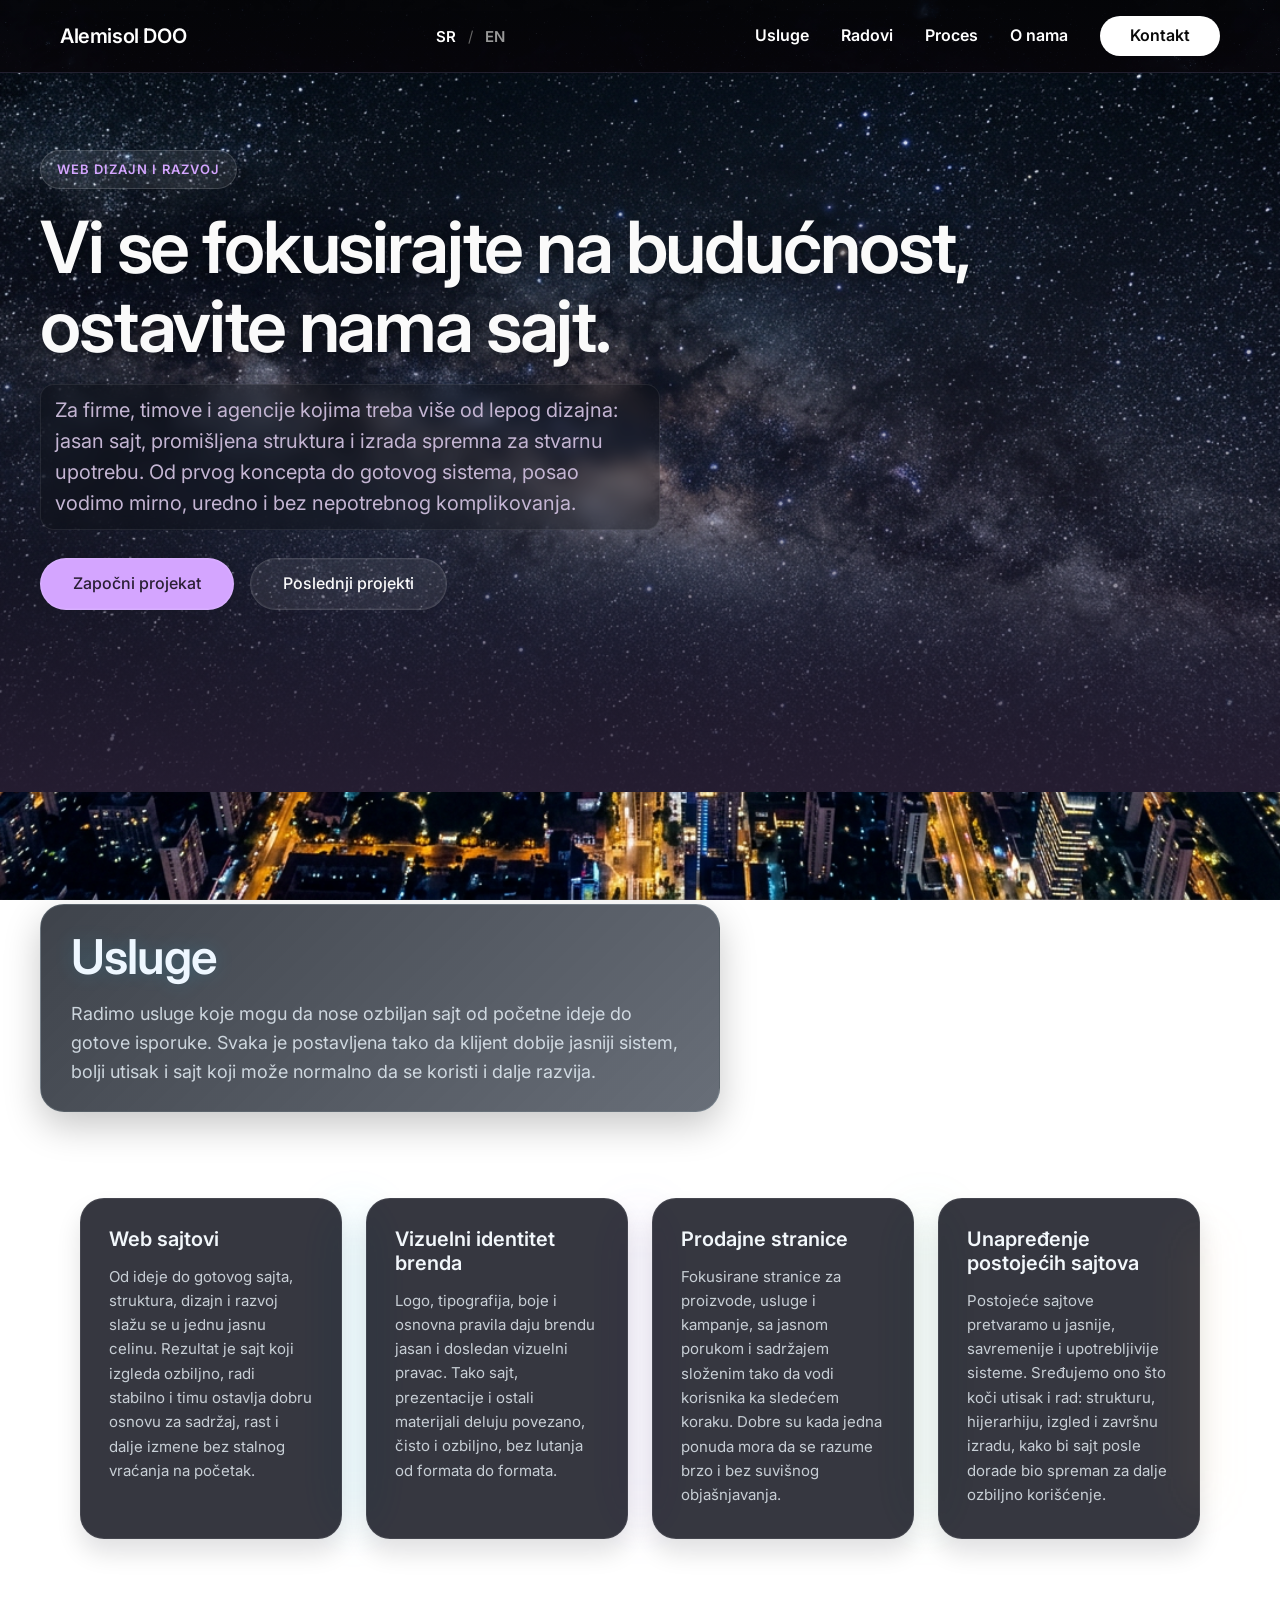
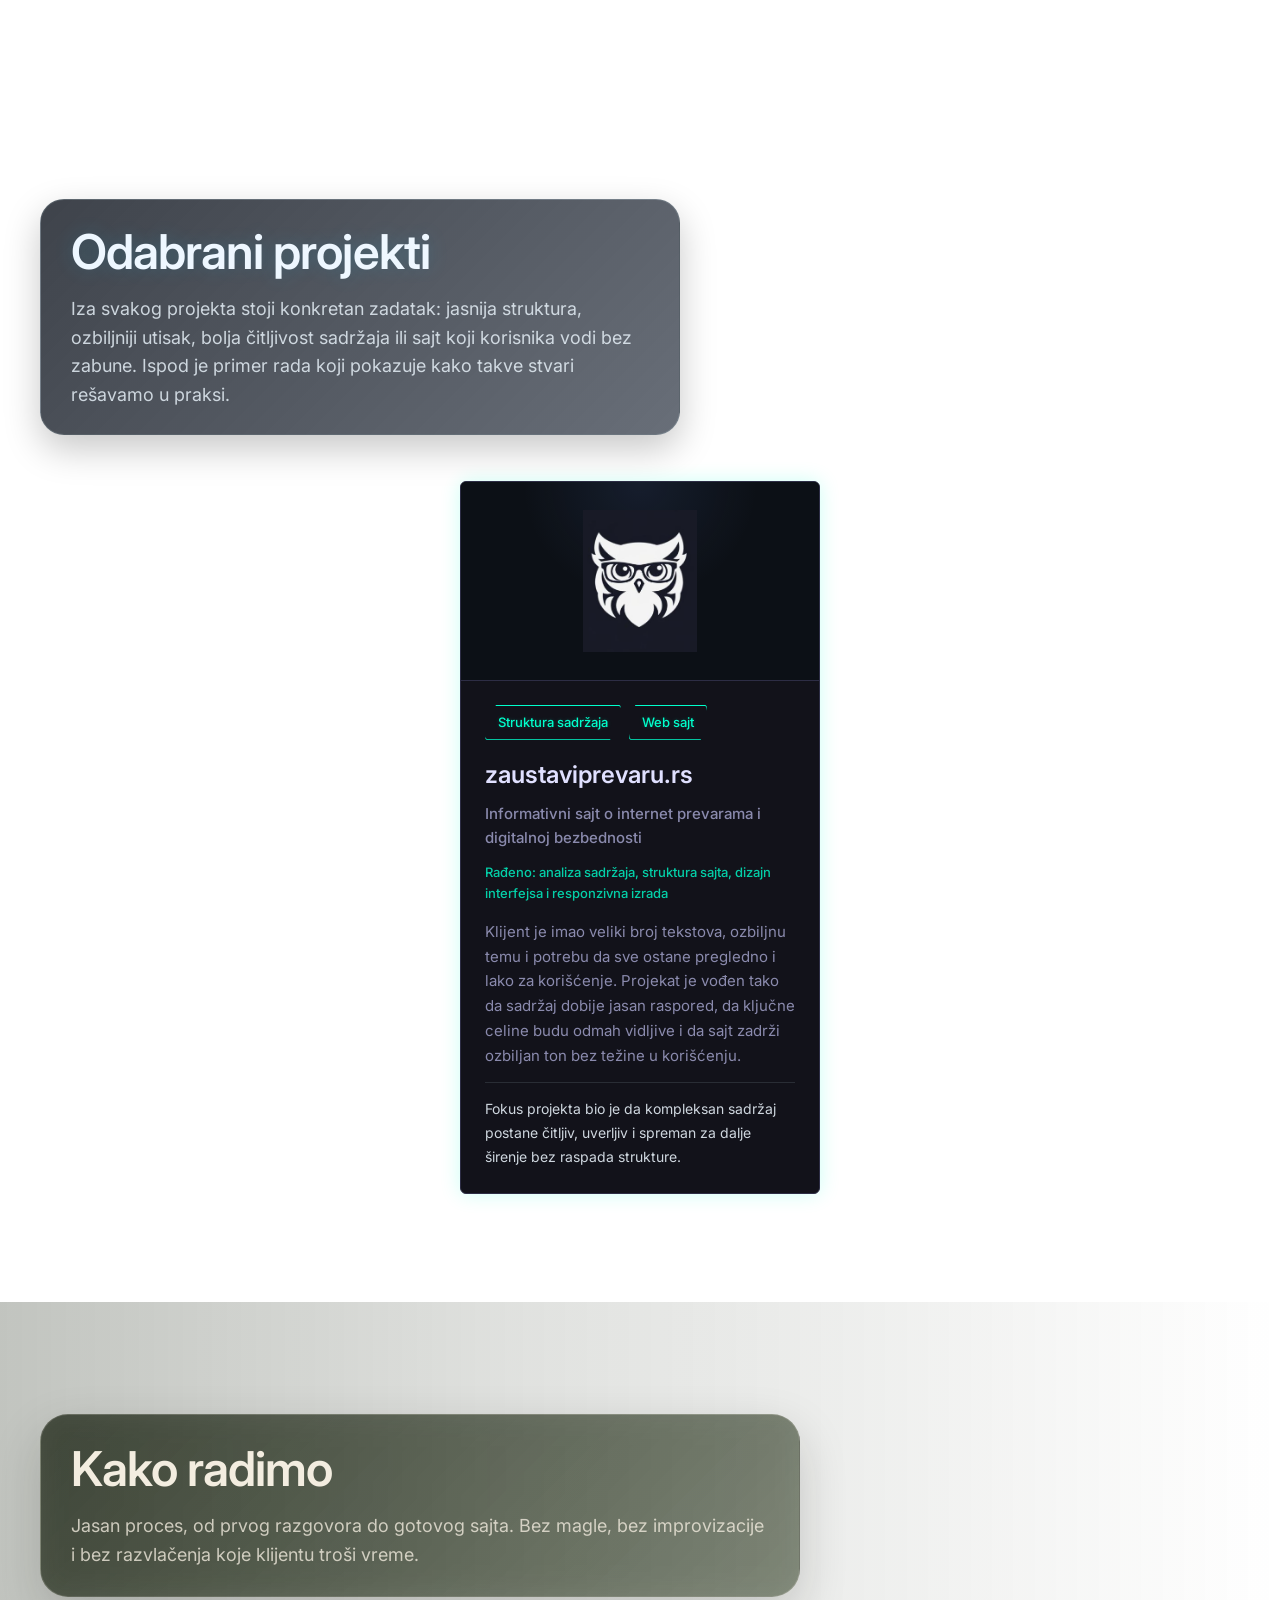
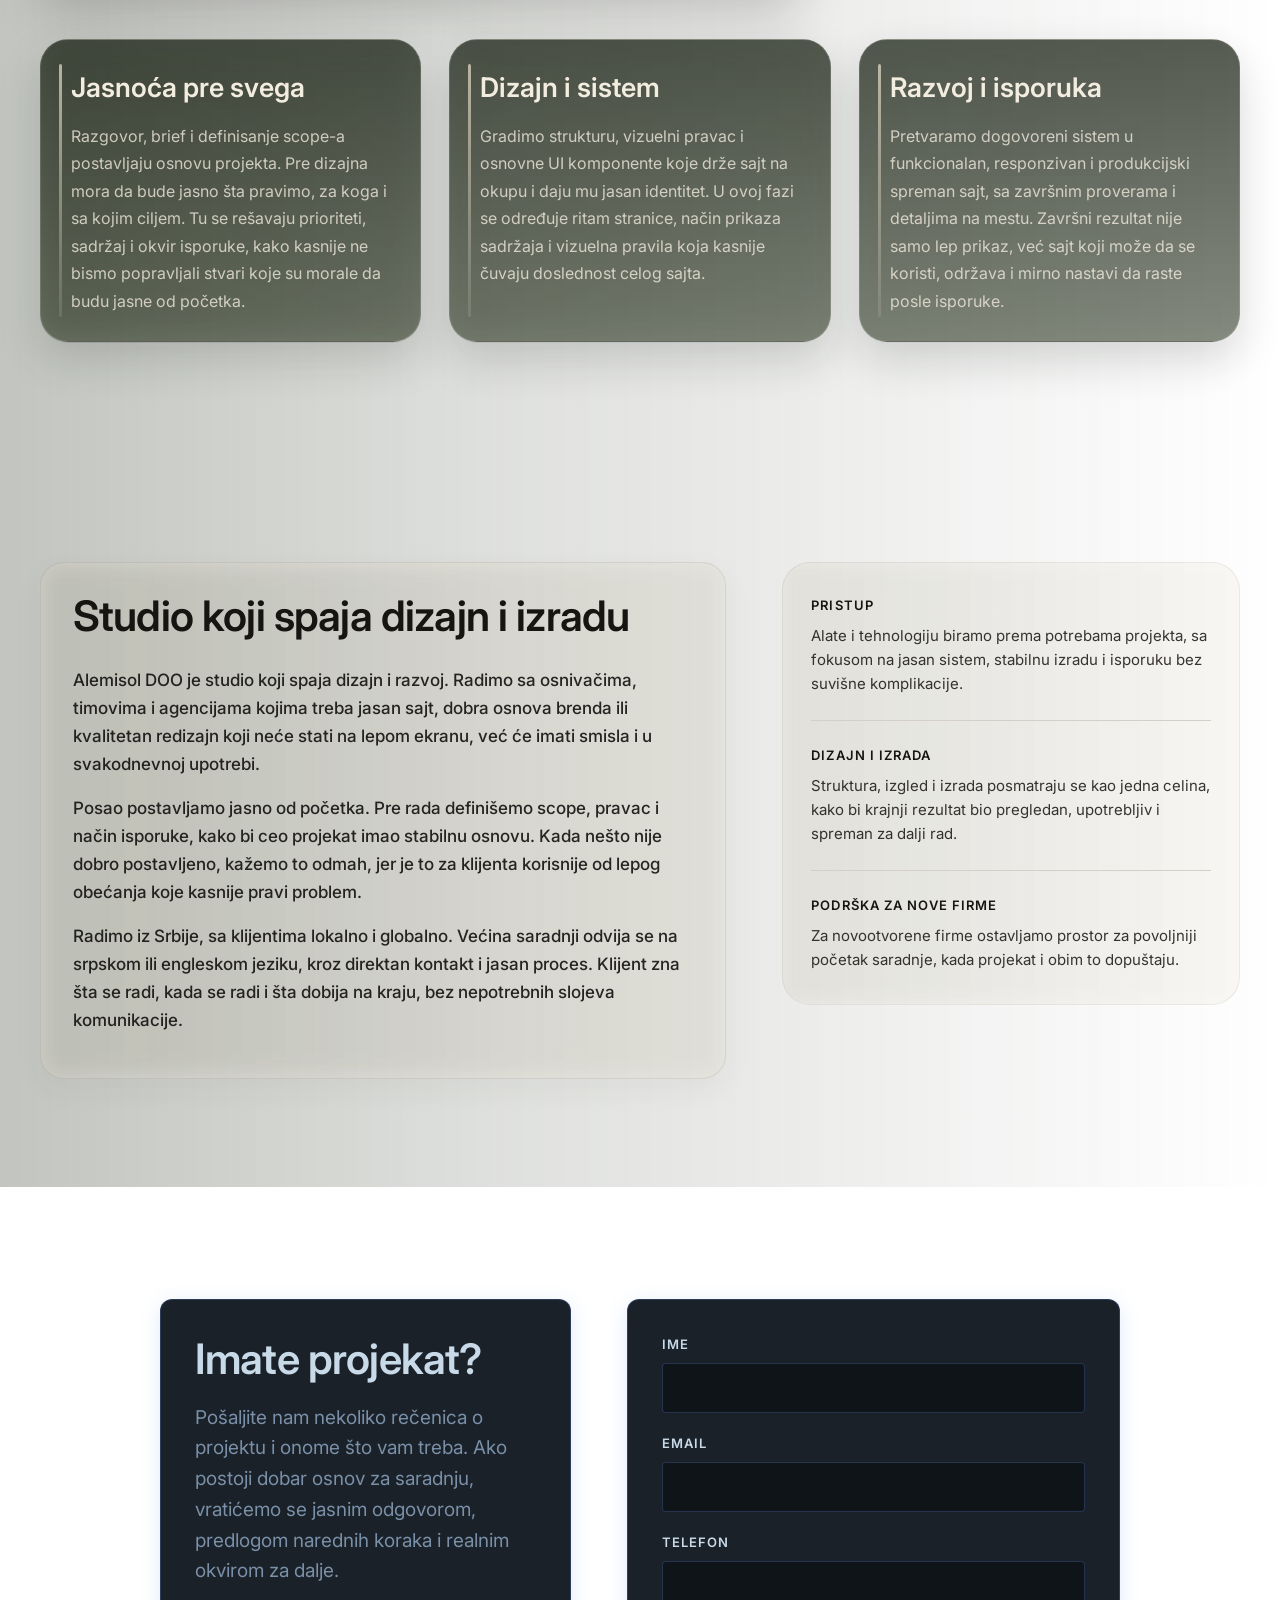
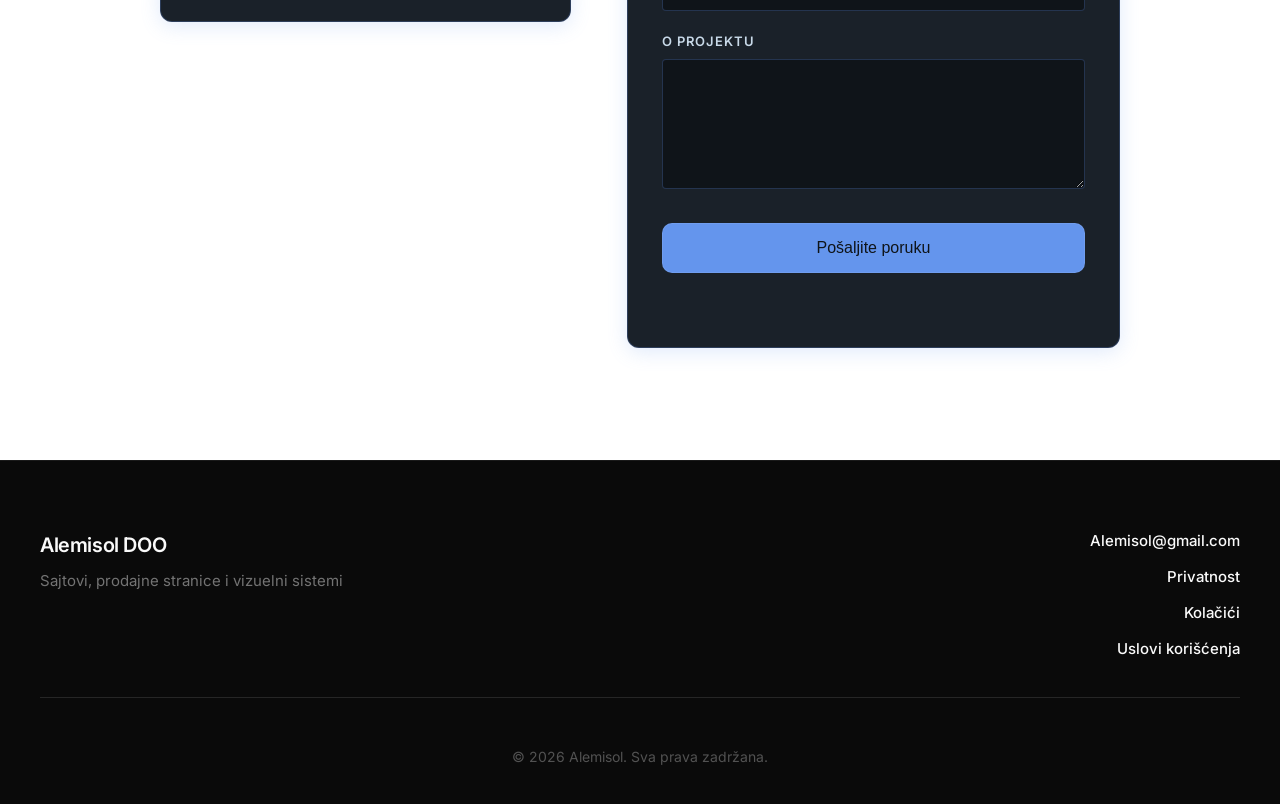
==== commit d17947df: "replace slow case preview with local logo asset This removes the external preview dependency so the " ====
--- a/index.html
+++ b/index.html
@@ -101,10 +101,10 @@
                         <div class="case-visual">
                             <a class="case-preview-link" href="https://zaustaviprevaru.rs" target="_blank" rel="noreferrer">
                                 <img
-                                    class="case-preview-image"
-                                    src="https://image.thum.io/get/width/1200/https://zaustaviprevaru.rs"
-                                    alt="Preview sajta zaustaviprevaru.rs"
-                                    loading="lazy"
+                                    class="case-preview-image case-preview-image-logo"
+                                    src="assets/alemisol-owl-logo.png"
+                                    alt="Alemisol logo preview"
+                                    loading="eager"
                                 />
                             </a>
                         </div>
--- a/styles.css
+++ b/styles.css
@@ -936,6 +936,15 @@
     object-fit: cover;
     object-position: top center;
     transition: transform 0.35s ease;
+}
+
+.case-preview-image-logo {
+    object-fit: contain;
+    object-position: center;
+    padding: 28px;
+    background:
+        radial-gradient(circle at top, rgba(92, 129, 211, 0.12), transparent 44%),
+        #0c1016;
 }
 
 .case-card:hover .case-preview-image {
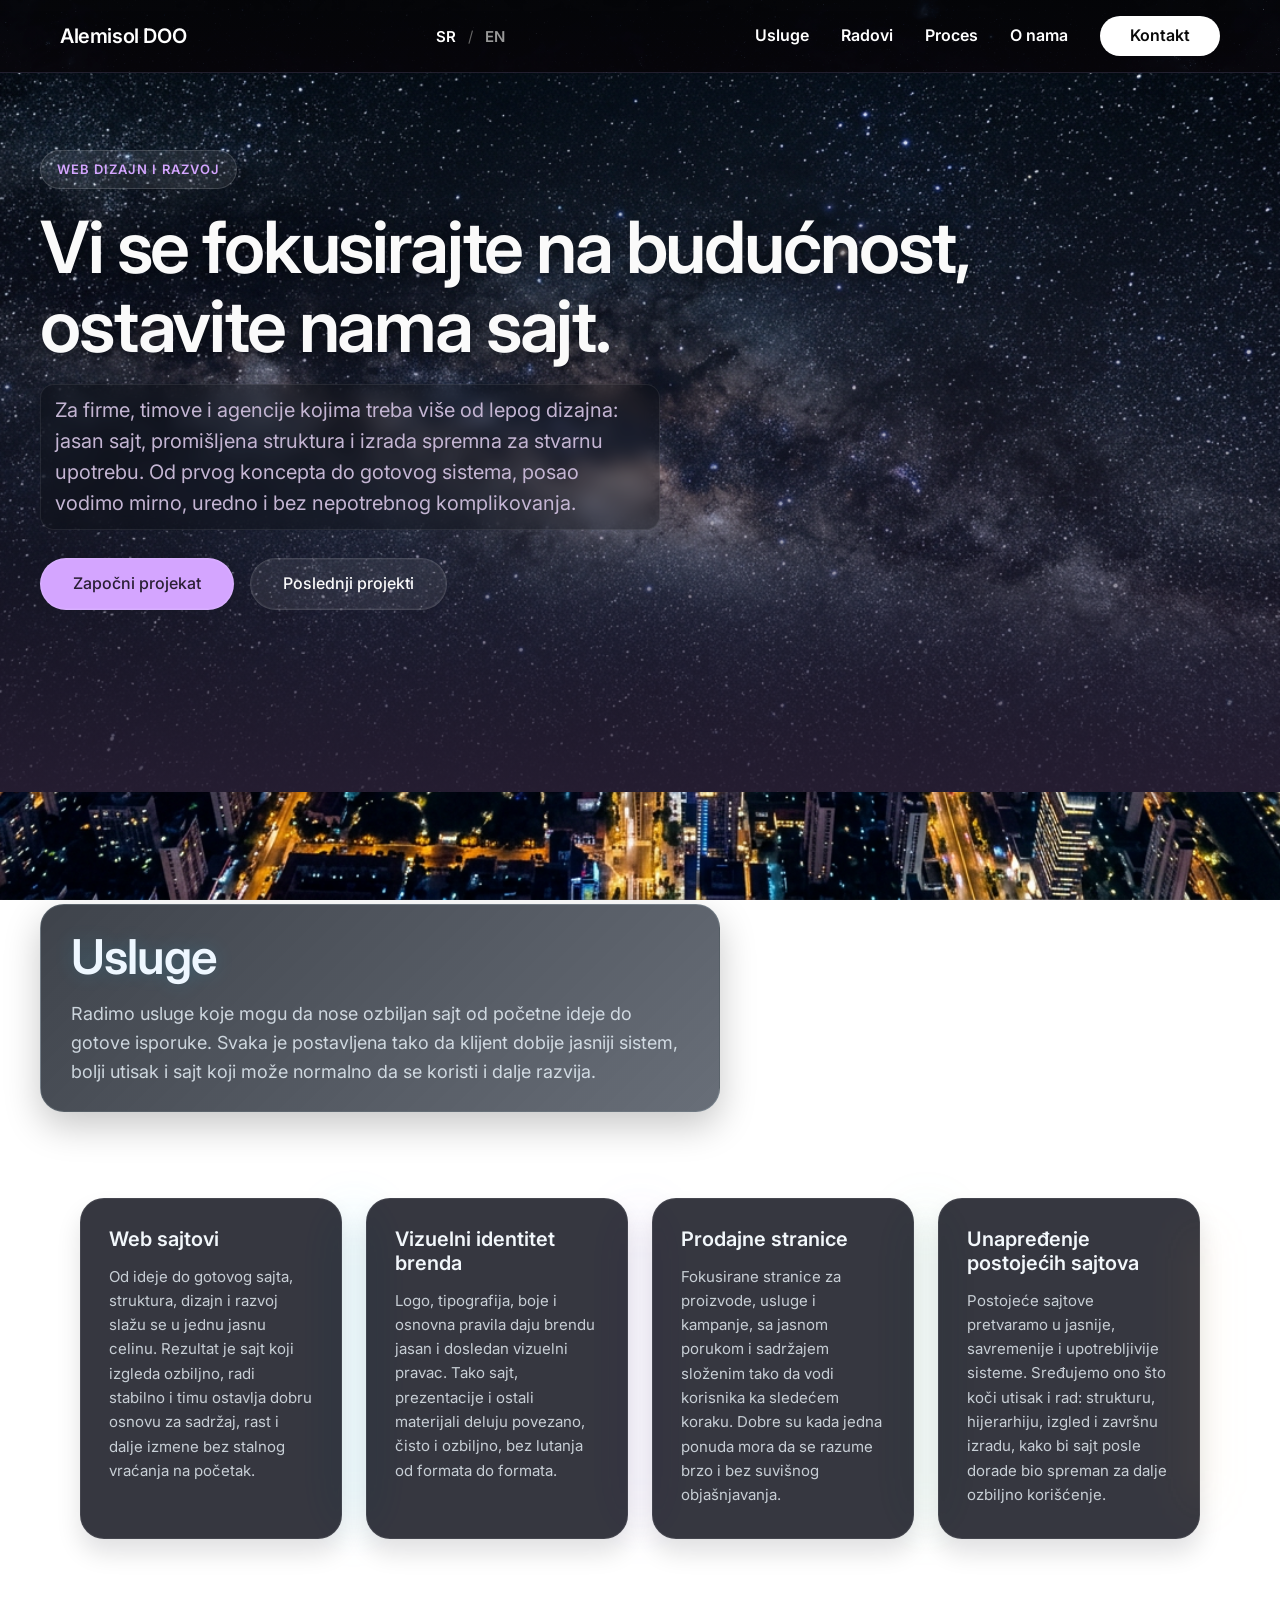
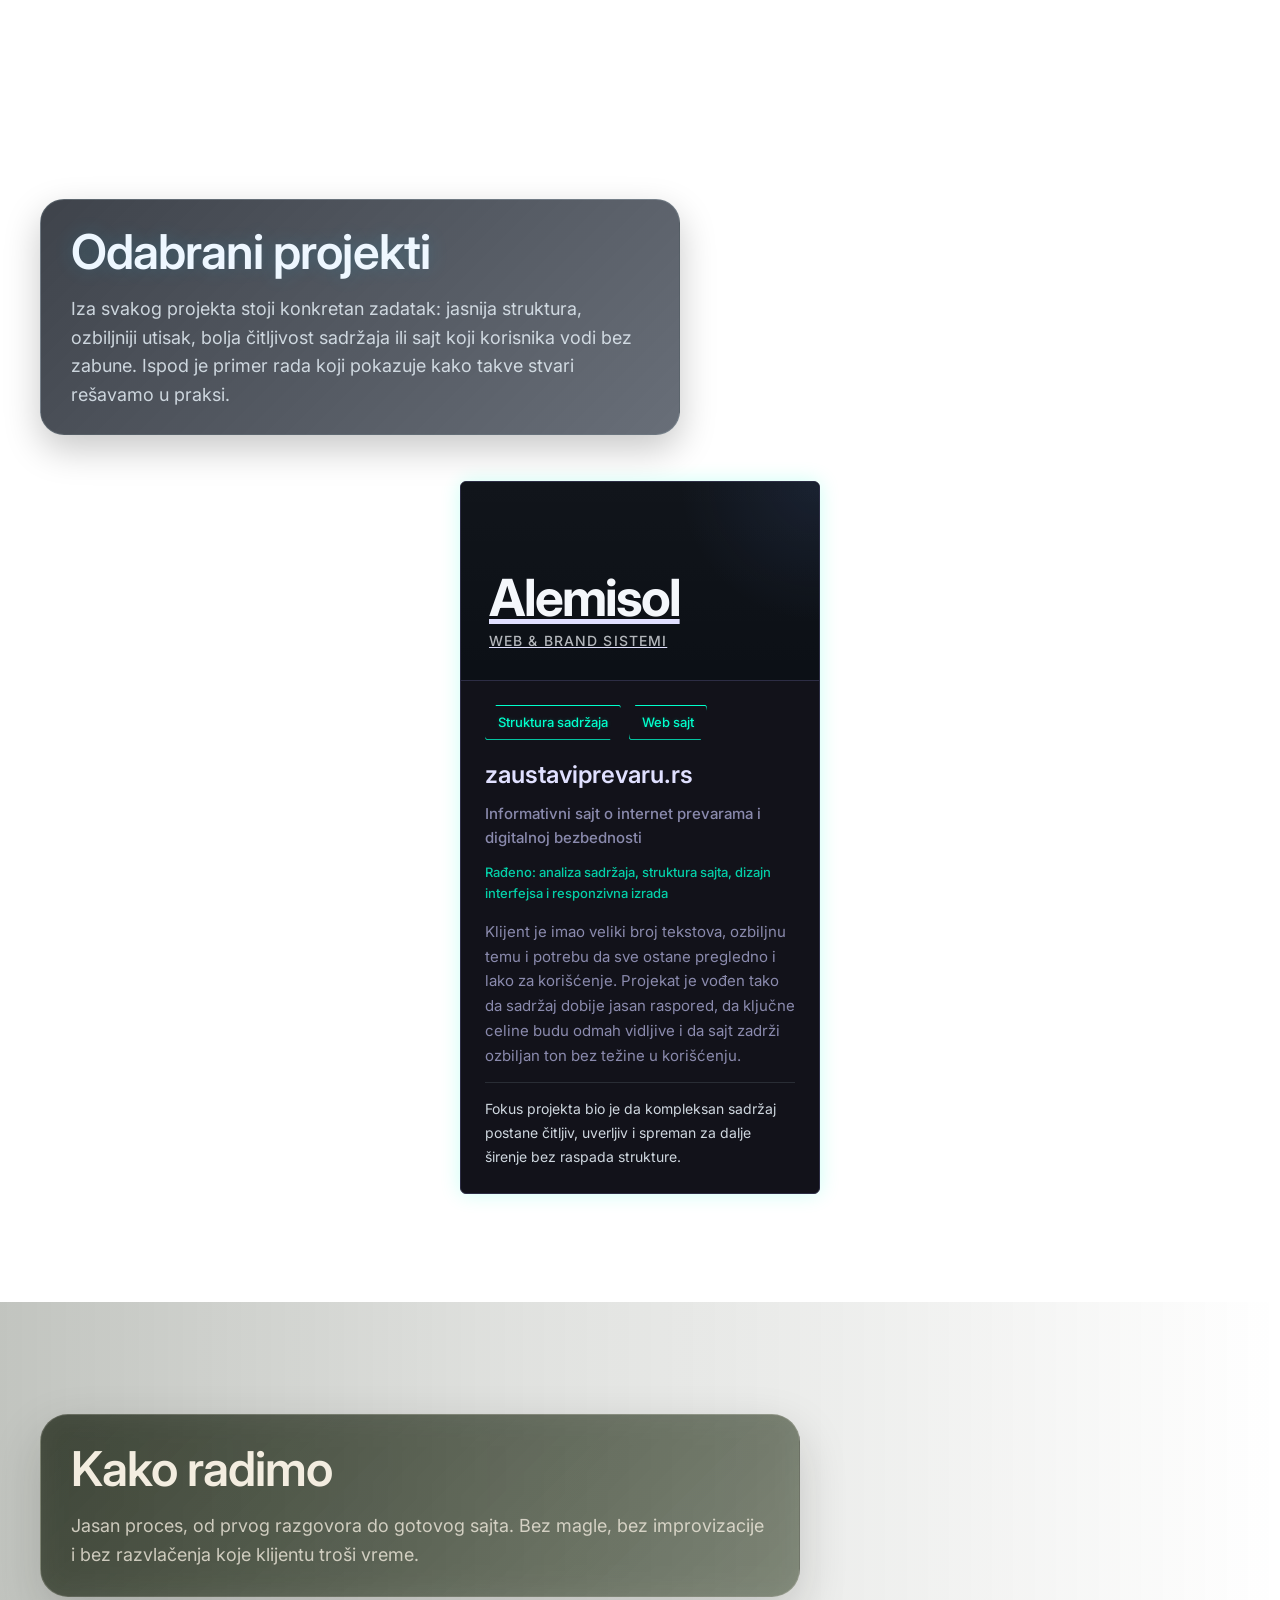
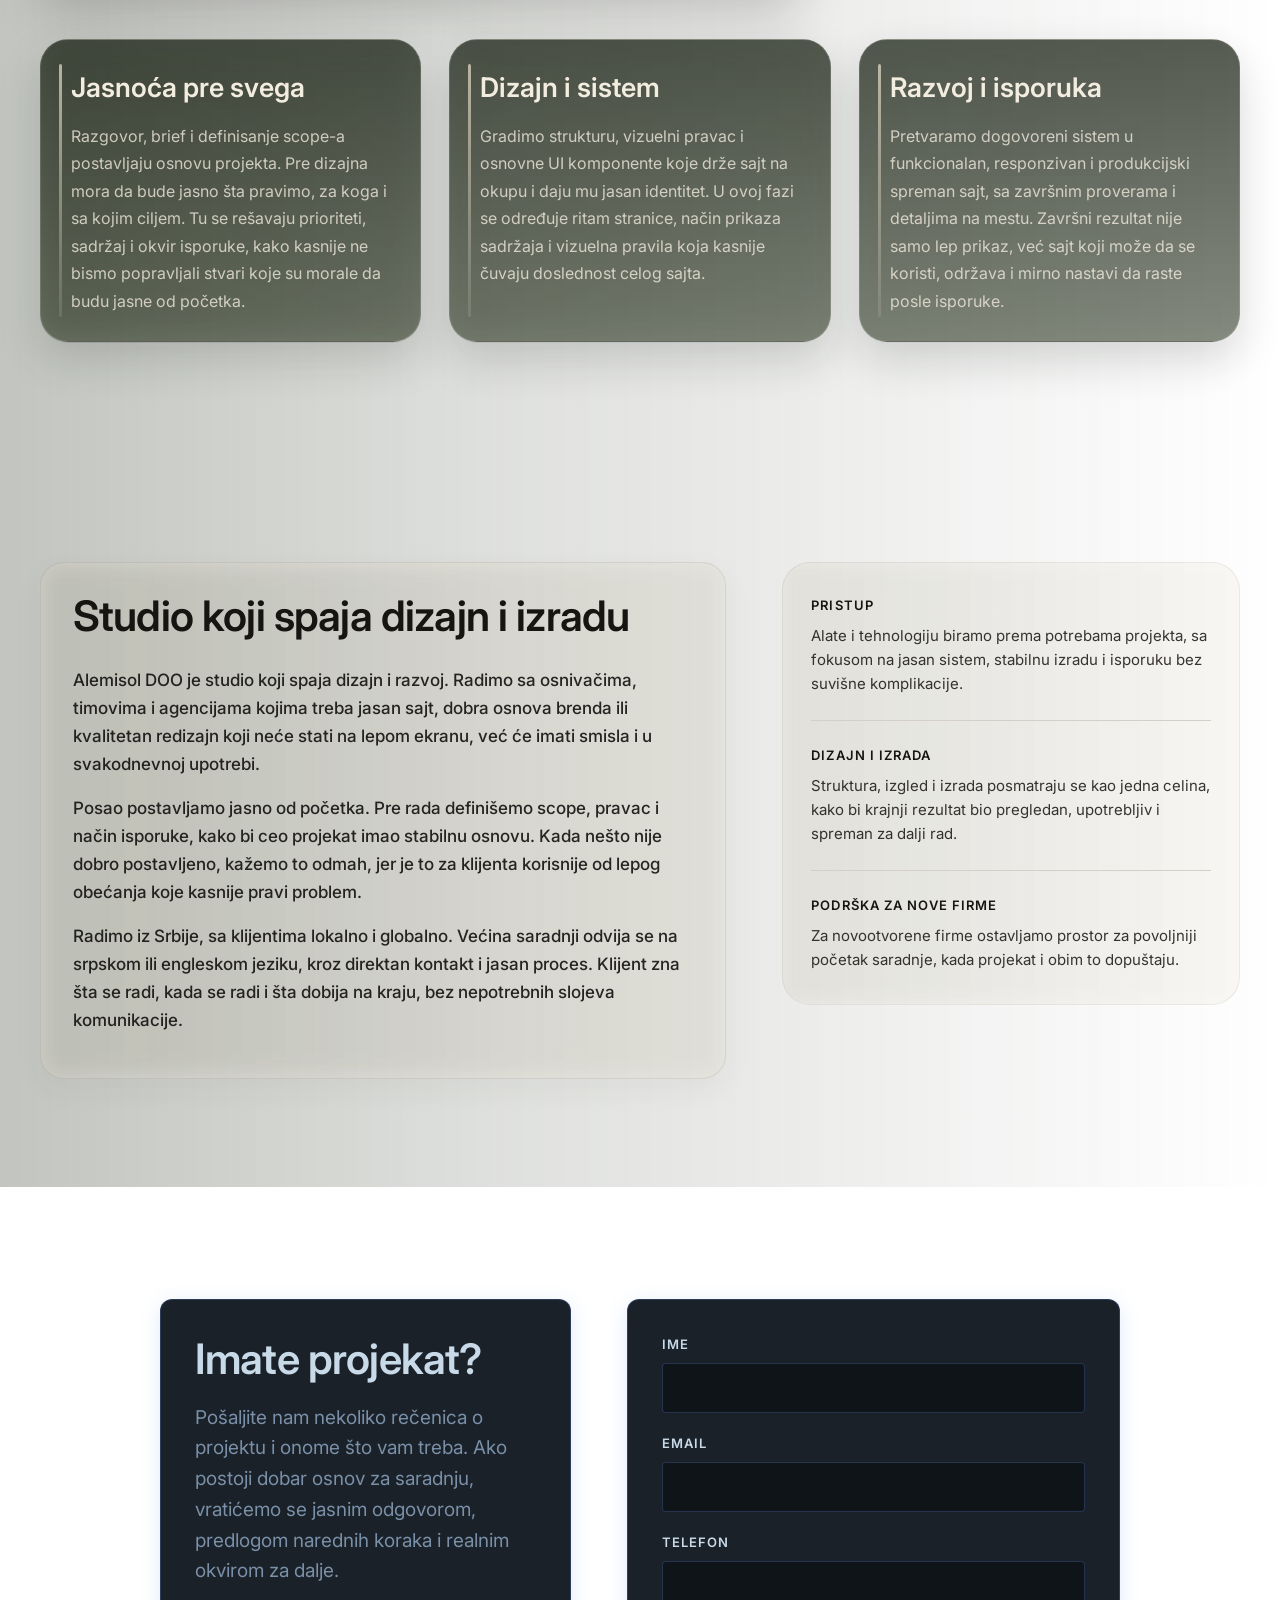
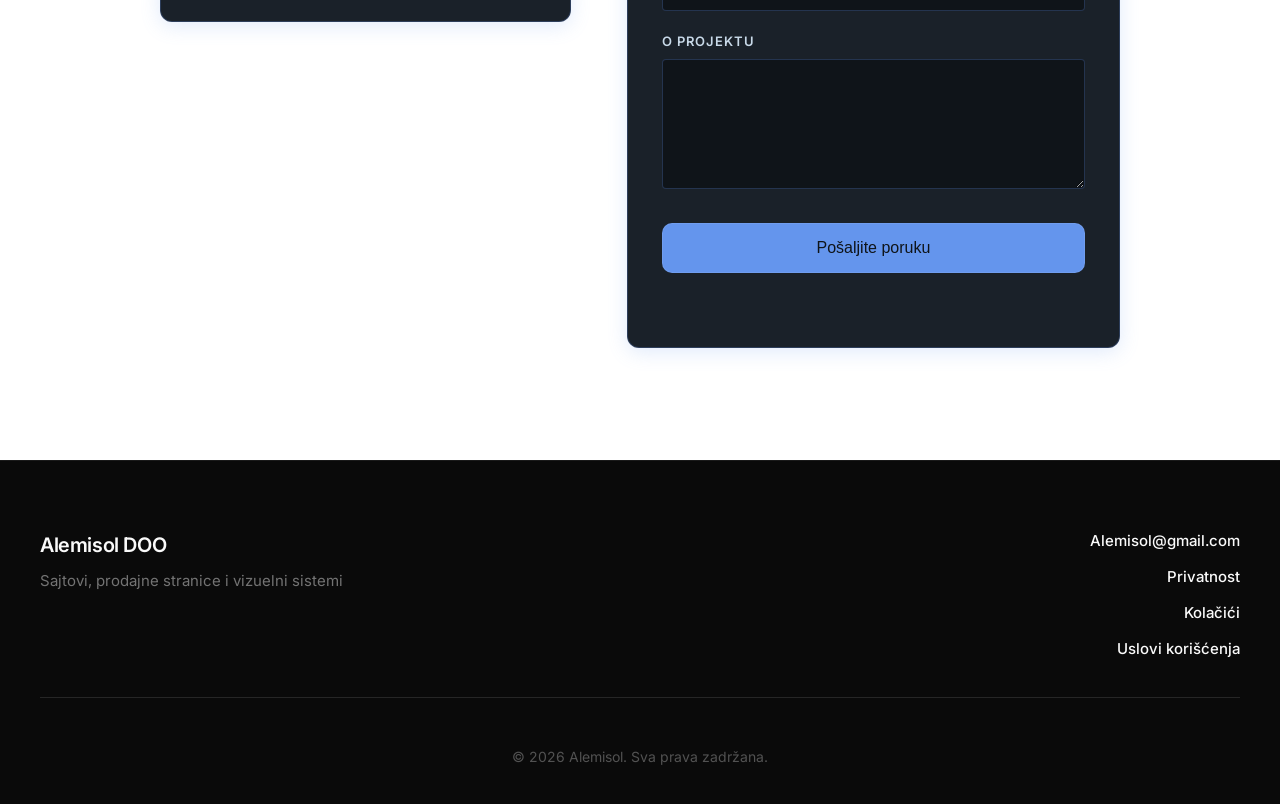
==== commit ce7c0923: "ukloni image preview iz deljenja linka Sklanja share image meta tagove i uklanja owl PNG iz HTML-a k" ====
--- a/index.html
+++ b/index.html
@@ -4,6 +4,15 @@
     <meta charset="UTF-8">
     <meta name="viewport" content="width=device-width, initial-scale=1.0">
     <meta name="description" content="Alemisol — Web dizajn, brand sistemi i custom razvoj za brendove kojima treba jasnoća i izvršenje.">
+    <meta name="theme-color" content="#0f1728">
+    <meta property="og:type" content="website">
+    <meta property="og:site_name" content="Alemisol">
+    <meta property="og:title" content="Alemisol — Web & Brand Sistemi">
+    <meta property="og:description" content="Web dizajn, brand sistemi i custom razvoj za brendove kojima treba jasnoća i izvršenje.">
+    <meta property="og:url" content="https://alemisol.com/">
+    <meta name="twitter:card" content="summary">
+    <meta name="twitter:title" content="Alemisol — Web & Brand Sistemi">
+    <meta name="twitter:description" content="Web dizajn, brand sistemi i custom razvoj za brendove kojima treba jasnoća i izvršenje.">
     <title>Alemisol — Web & Brand Sistemi</title>
     <link rel="preconnect" href="https://fonts.googleapis.com">
     <link rel="preconnect" href="https://fonts.gstatic.com" crossorigin>
@@ -100,12 +109,10 @@
                     <article class="case-card">
                         <div class="case-visual">
                             <a class="case-preview-link" href="https://zaustaviprevaru.rs" target="_blank" rel="noreferrer">
-                                <img
-                                    class="case-preview-image case-preview-image-logo"
-                                    src="assets/alemisol-owl-logo.png"
-                                    alt="Alemisol logo preview"
-                                    loading="eager"
-                                />
+                                <div class="case-preview-mark" aria-hidden="true">
+                                    <span class="case-preview-mark-line case-preview-mark-name">Alemisol</span>
+                                    <span class="case-preview-mark-line case-preview-mark-meta">Web &amp; Brand Sistemi</span>
+                                </div>
                             </a>
                         </div>
                         <div class="case-content">
--- a/styles.css
+++ b/styles.css
@@ -932,6 +932,41 @@
     background: #0c1016;
 }
 
+.case-preview-mark {
+    width: 100%;
+    height: 100%;
+    display: flex;
+    flex-direction: column;
+    justify-content: flex-end;
+    gap: 8px;
+    padding: 28px;
+    background:
+        radial-gradient(circle at top right, rgba(92, 129, 211, 0.12), transparent 34%),
+        linear-gradient(180deg, rgba(255, 255, 255, 0.02), rgba(255, 255, 255, 0)),
+        #0c1016;
+    transition: transform 0.35s ease;
+}
+
+.case-preview-mark-line {
+    display: block;
+}
+
+.case-preview-mark-name {
+    font-size: clamp(32px, 4vw, 52px);
+    font-weight: 700;
+    letter-spacing: -0.04em;
+    line-height: 0.95;
+    color: #f4f7fb;
+}
+
+.case-preview-mark-meta {
+    font-size: 14px;
+    font-weight: 500;
+    letter-spacing: 0.08em;
+    text-transform: uppercase;
+    color: rgba(244, 247, 251, 0.72);
+}
+
 .case-preview-image {
     object-fit: cover;
     object-position: top center;
@@ -948,6 +983,10 @@
 }
 
 .case-card:hover .case-preview-image {
+    transform: scale(1.02);
+}
+
+.case-card:hover .case-preview-mark {
     transform: scale(1.02);
 }
 
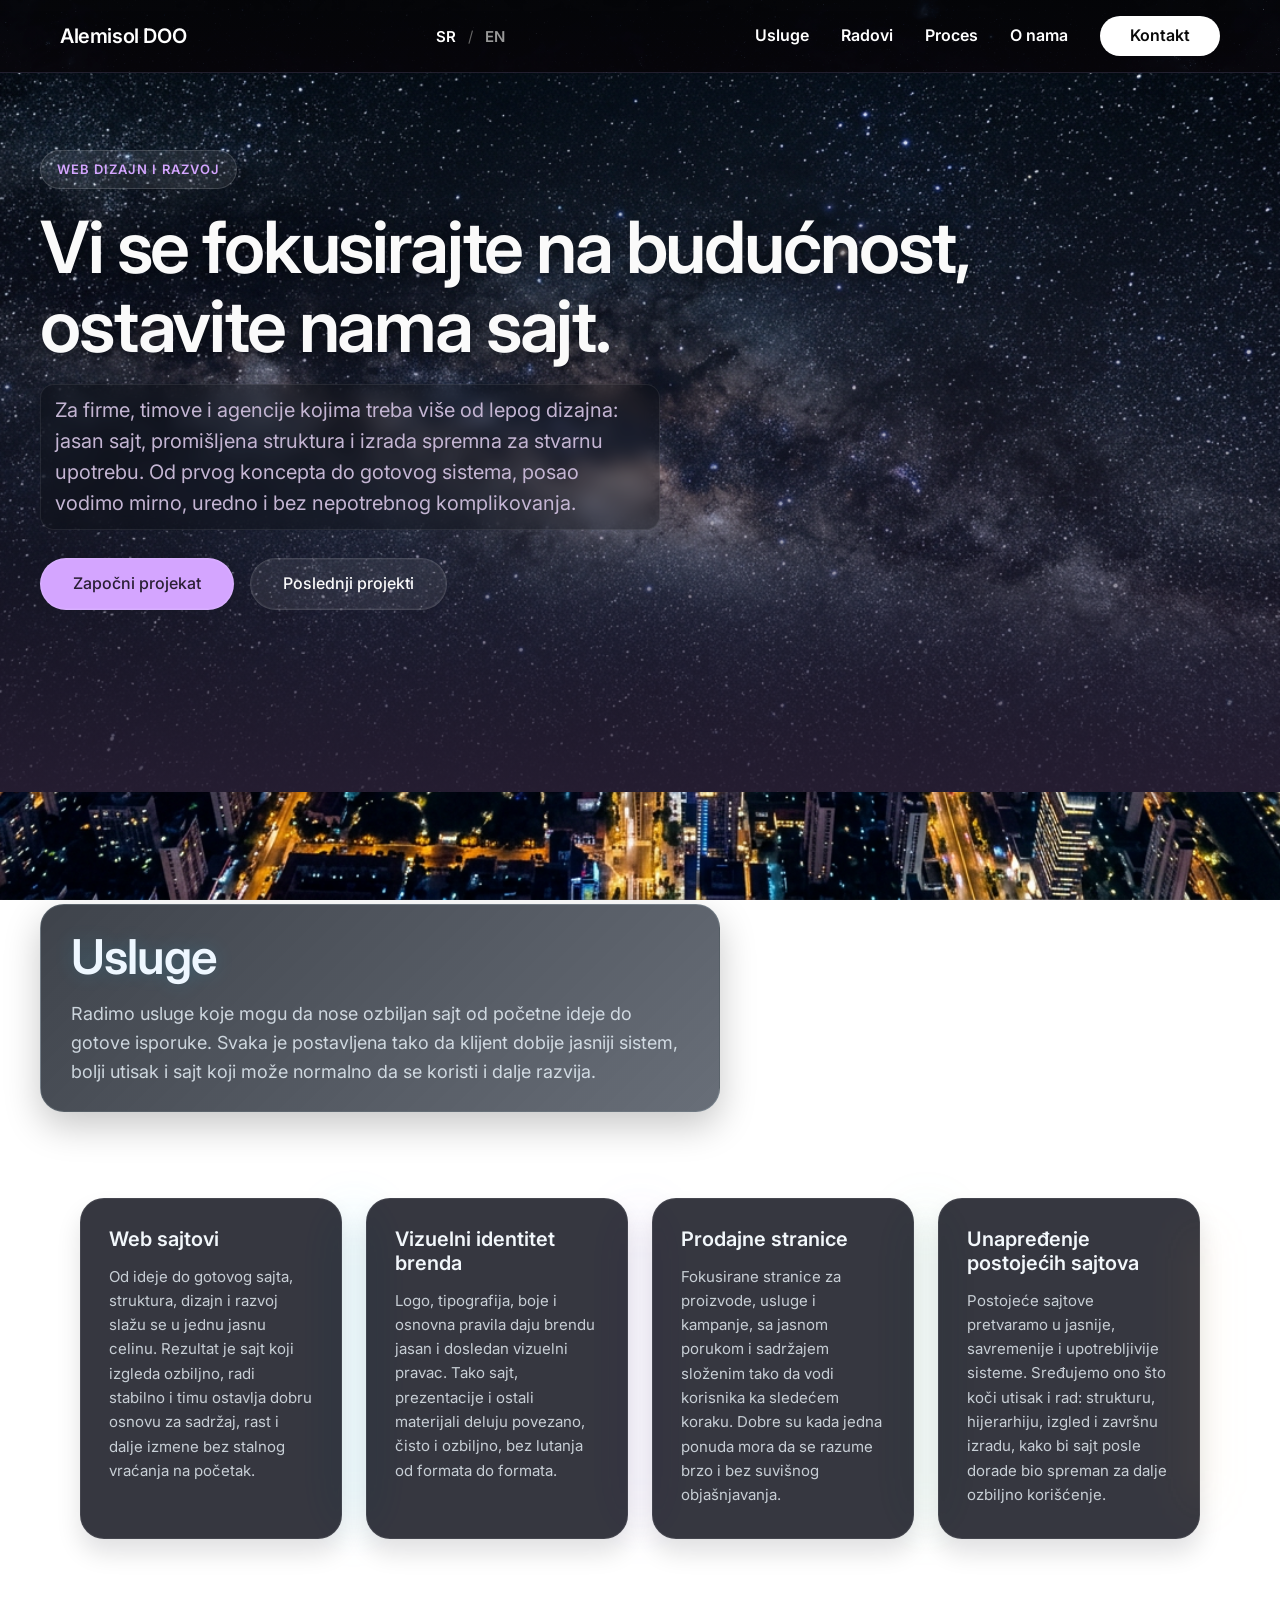
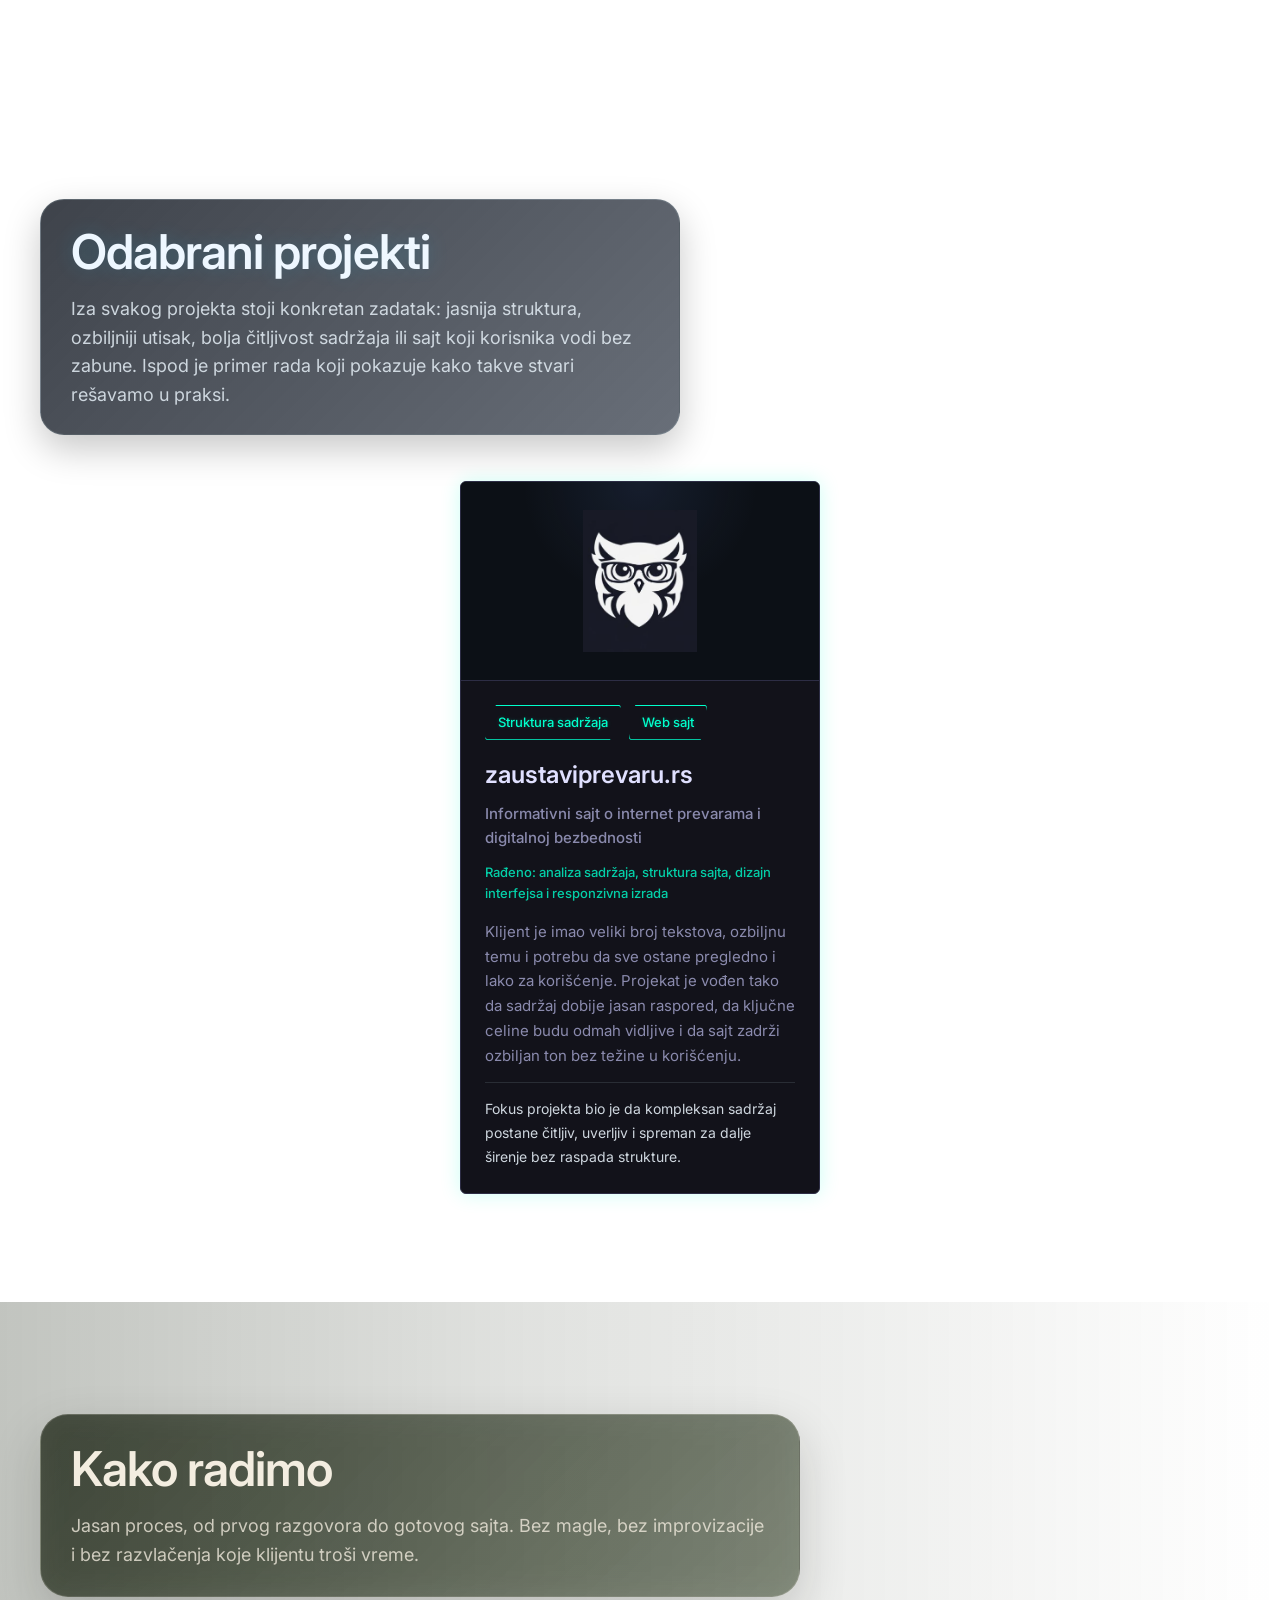
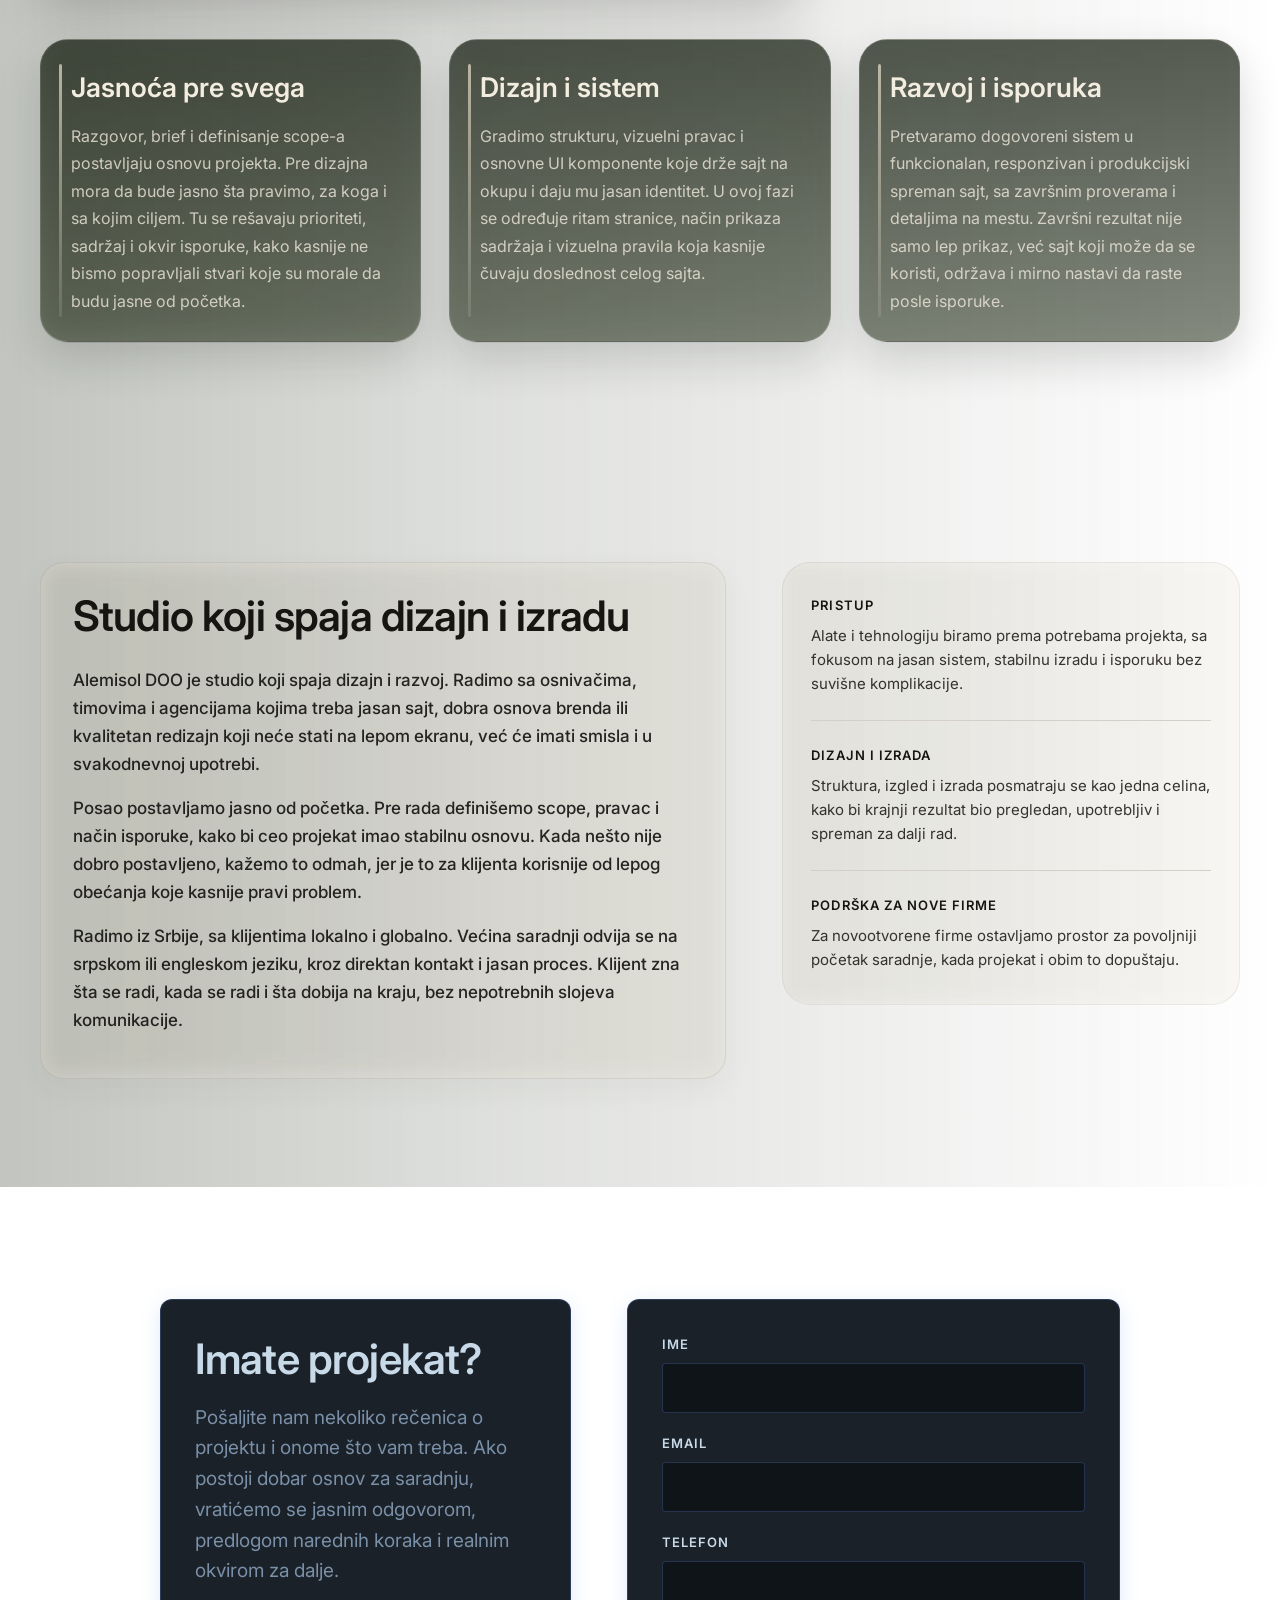
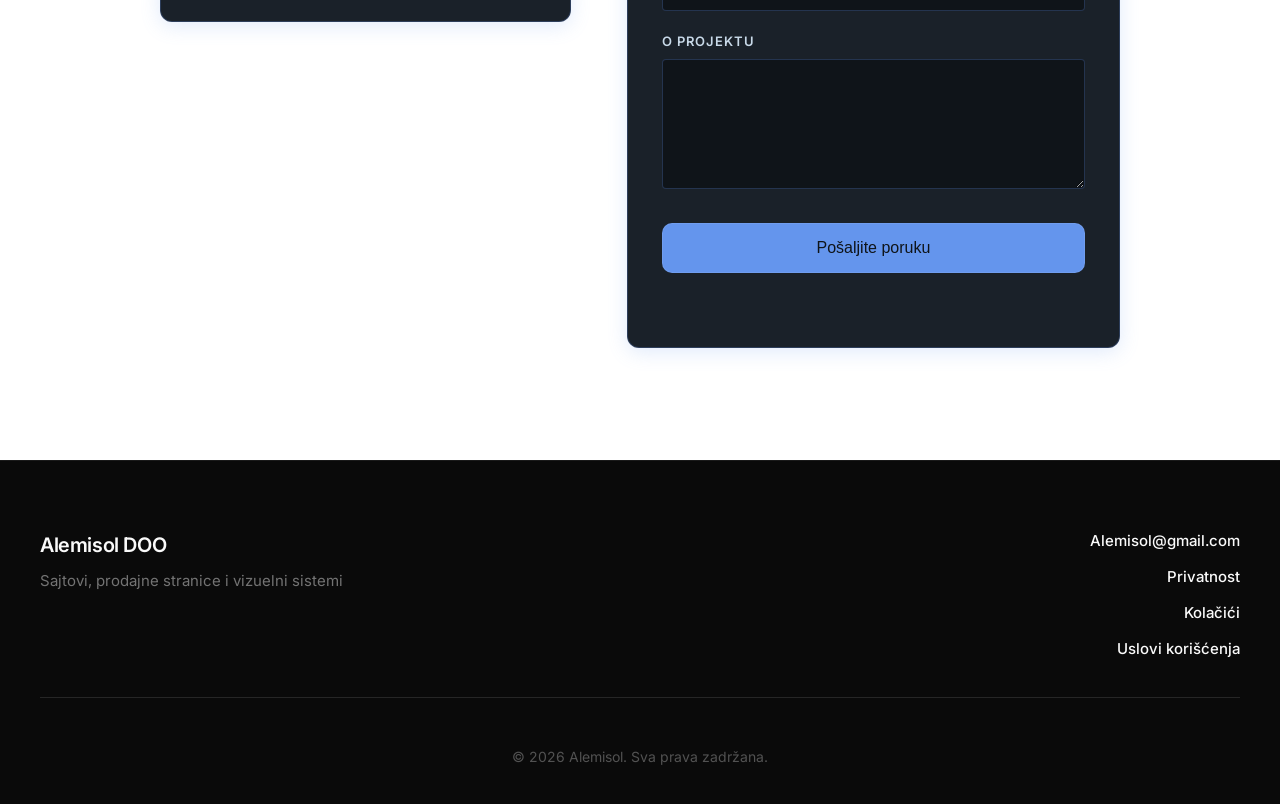
==== commit c75e2981: "vrati logo preview na work kartici Obnavlja owl logo na samoj stranici dok share preview ostaje bez " ====
--- a/index.html
+++ b/index.html
@@ -109,10 +109,12 @@
                     <article class="case-card">
                         <div class="case-visual">
                             <a class="case-preview-link" href="https://zaustaviprevaru.rs" target="_blank" rel="noreferrer">
-                                <div class="case-preview-mark" aria-hidden="true">
-                                    <span class="case-preview-mark-line case-preview-mark-name">Alemisol</span>
-                                    <span class="case-preview-mark-line case-preview-mark-meta">Web &amp; Brand Sistemi</span>
-                                </div>
+                                <img
+                                    class="case-preview-image case-preview-image-logo"
+                                    src="assets/alemisol-owl-logo.png"
+                                    alt="Alemisol logo preview"
+                                    loading="eager"
+                                />
                             </a>
                         </div>
                         <div class="case-content">
--- a/styles.css
+++ b/styles.css
@@ -932,41 +932,6 @@
     background: #0c1016;
 }
 
-.case-preview-mark {
-    width: 100%;
-    height: 100%;
-    display: flex;
-    flex-direction: column;
-    justify-content: flex-end;
-    gap: 8px;
-    padding: 28px;
-    background:
-        radial-gradient(circle at top right, rgba(92, 129, 211, 0.12), transparent 34%),
-        linear-gradient(180deg, rgba(255, 255, 255, 0.02), rgba(255, 255, 255, 0)),
-        #0c1016;
-    transition: transform 0.35s ease;
-}
-
-.case-preview-mark-line {
-    display: block;
-}
-
-.case-preview-mark-name {
-    font-size: clamp(32px, 4vw, 52px);
-    font-weight: 700;
-    letter-spacing: -0.04em;
-    line-height: 0.95;
-    color: #f4f7fb;
-}
-
-.case-preview-mark-meta {
-    font-size: 14px;
-    font-weight: 500;
-    letter-spacing: 0.08em;
-    text-transform: uppercase;
-    color: rgba(244, 247, 251, 0.72);
-}
-
 .case-preview-image {
     object-fit: cover;
     object-position: top center;
@@ -983,10 +948,6 @@
 }
 
 .case-card:hover .case-preview-image {
-    transform: scale(1.02);
-}
-
-.case-card:hover .case-preview-mark {
     transform: scale(1.02);
 }
 
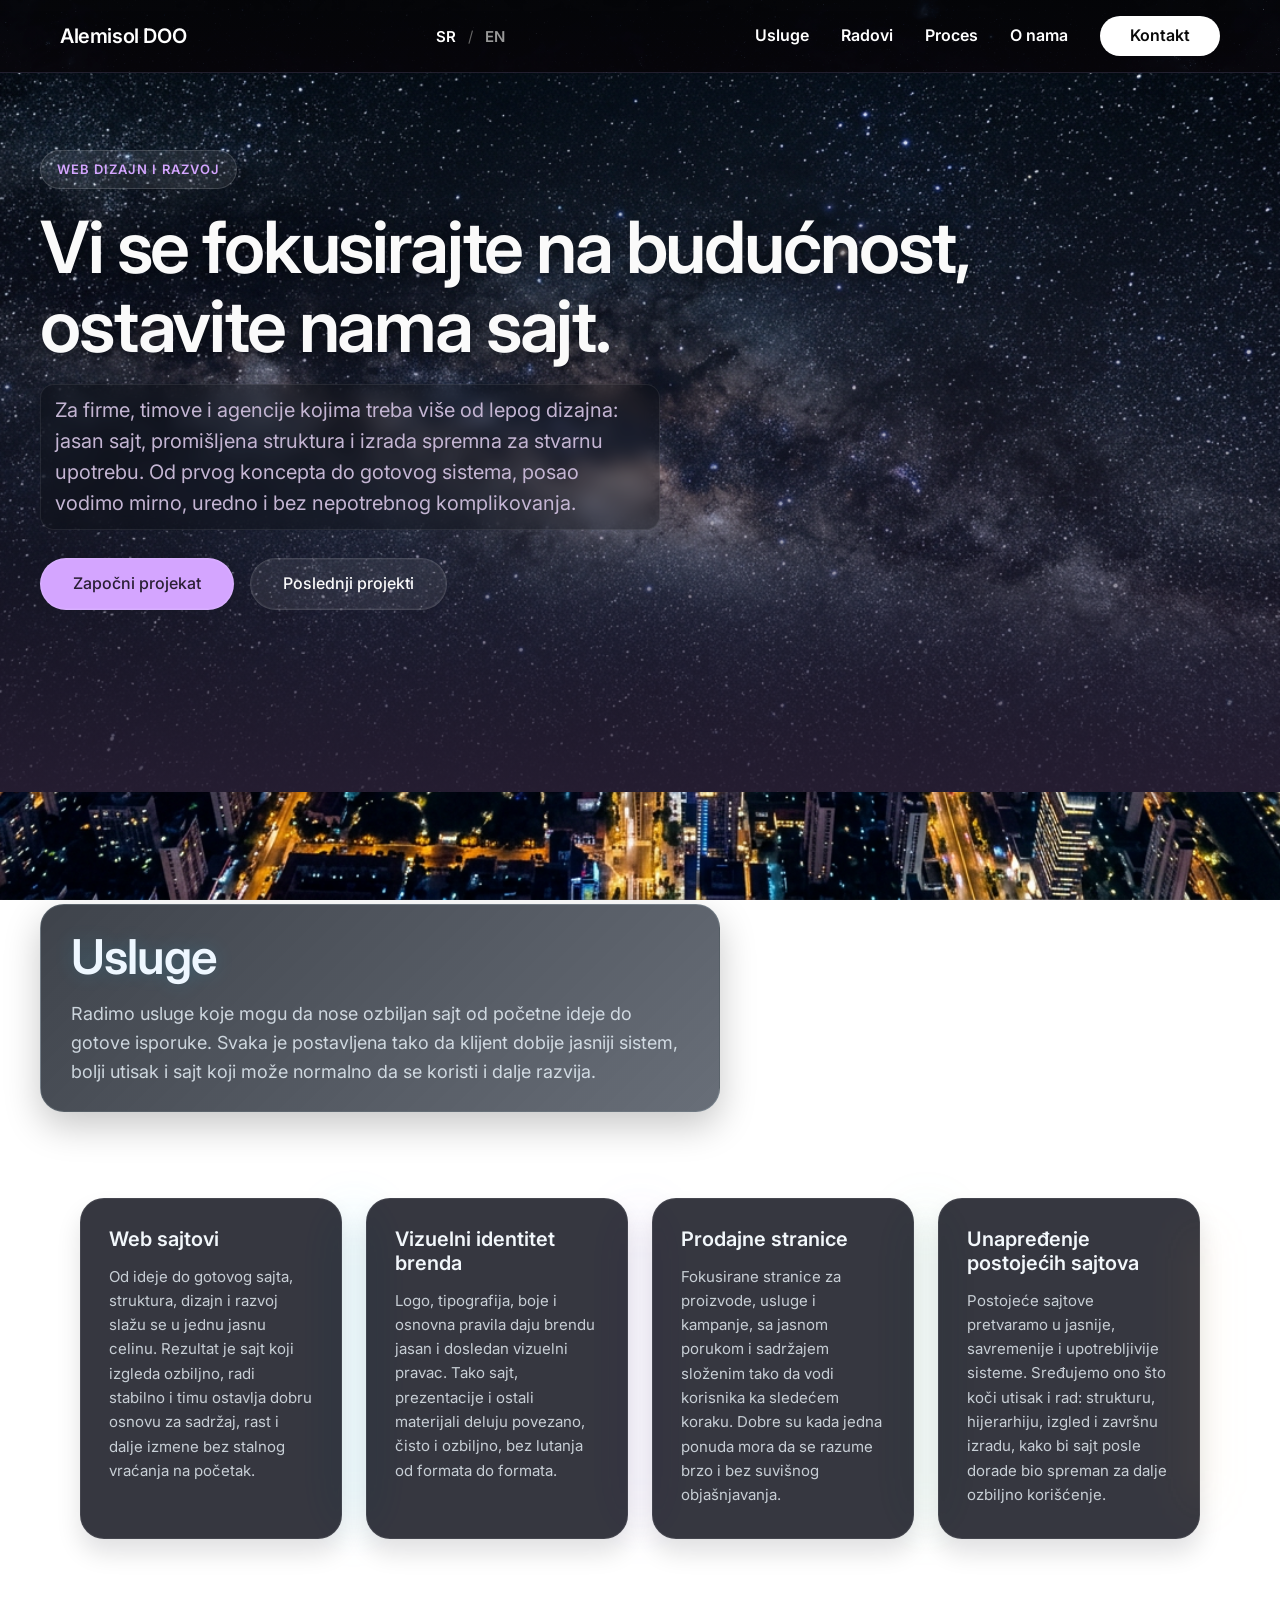
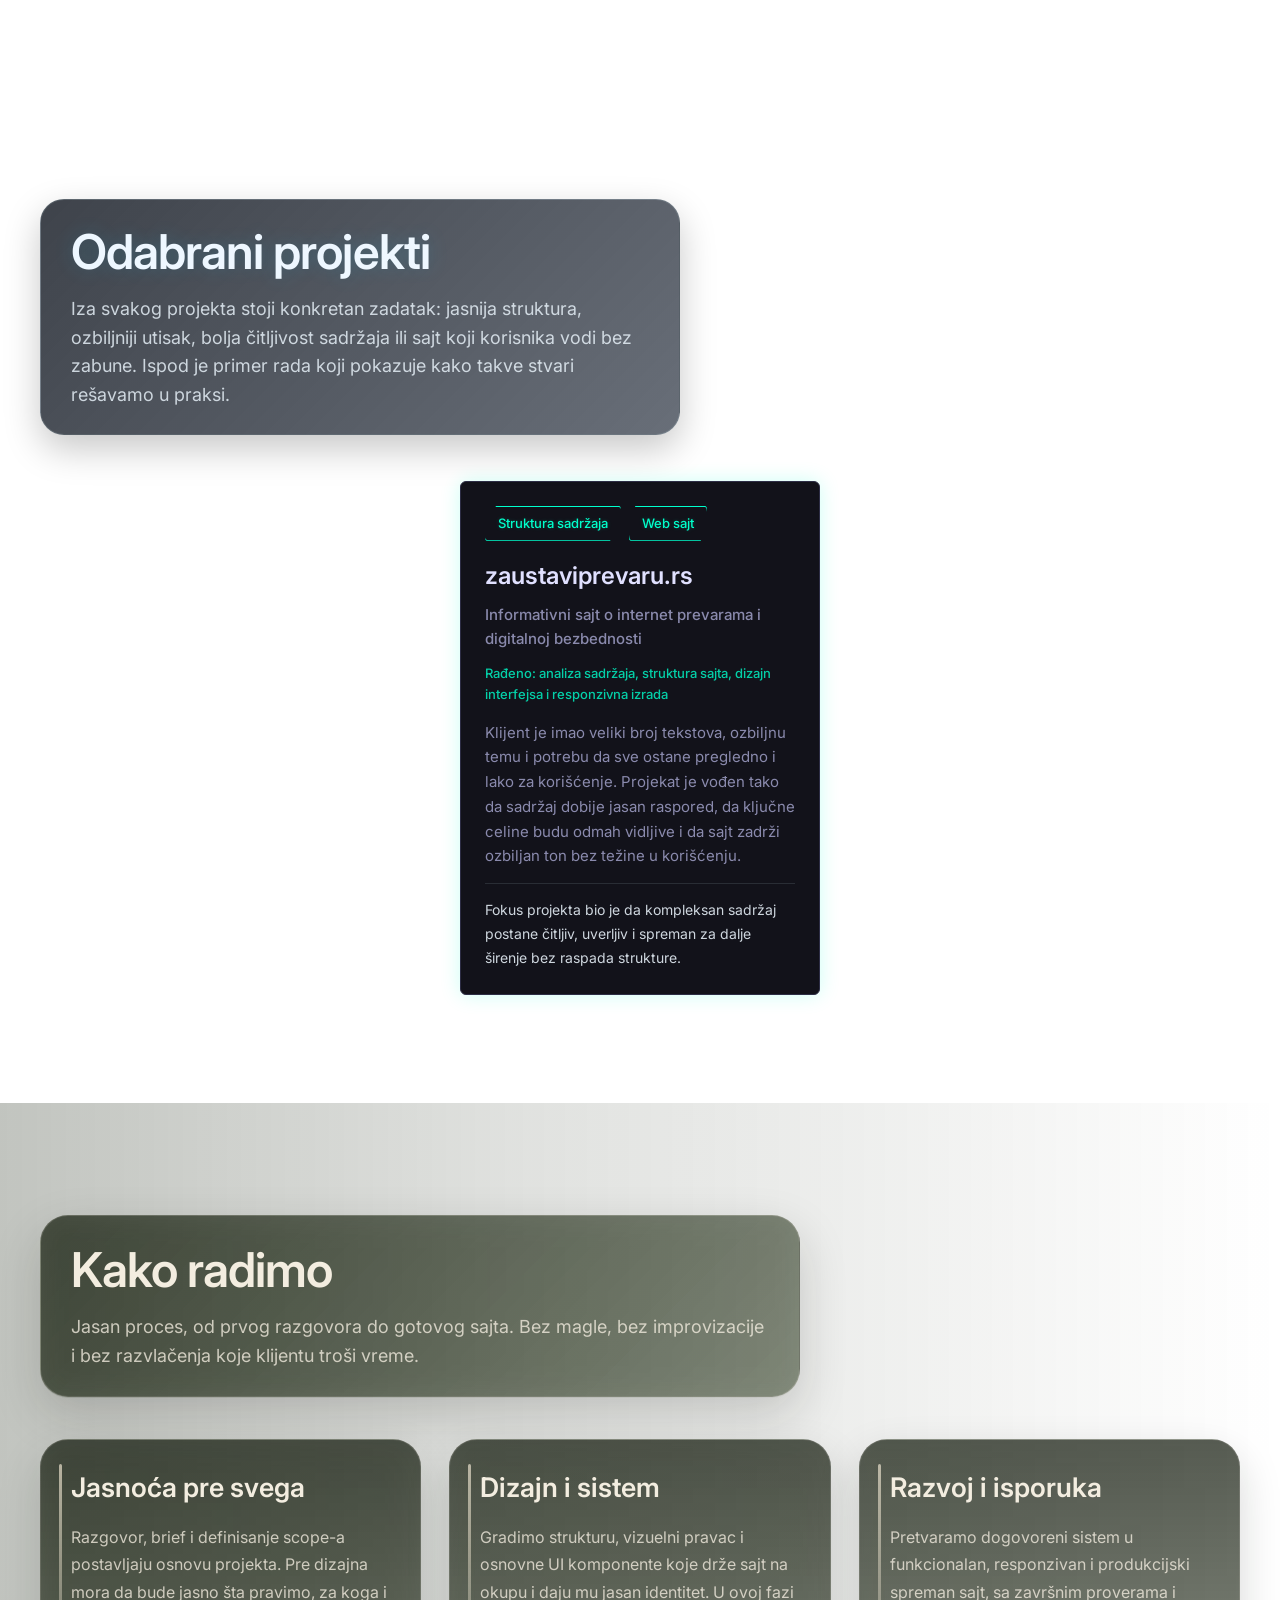
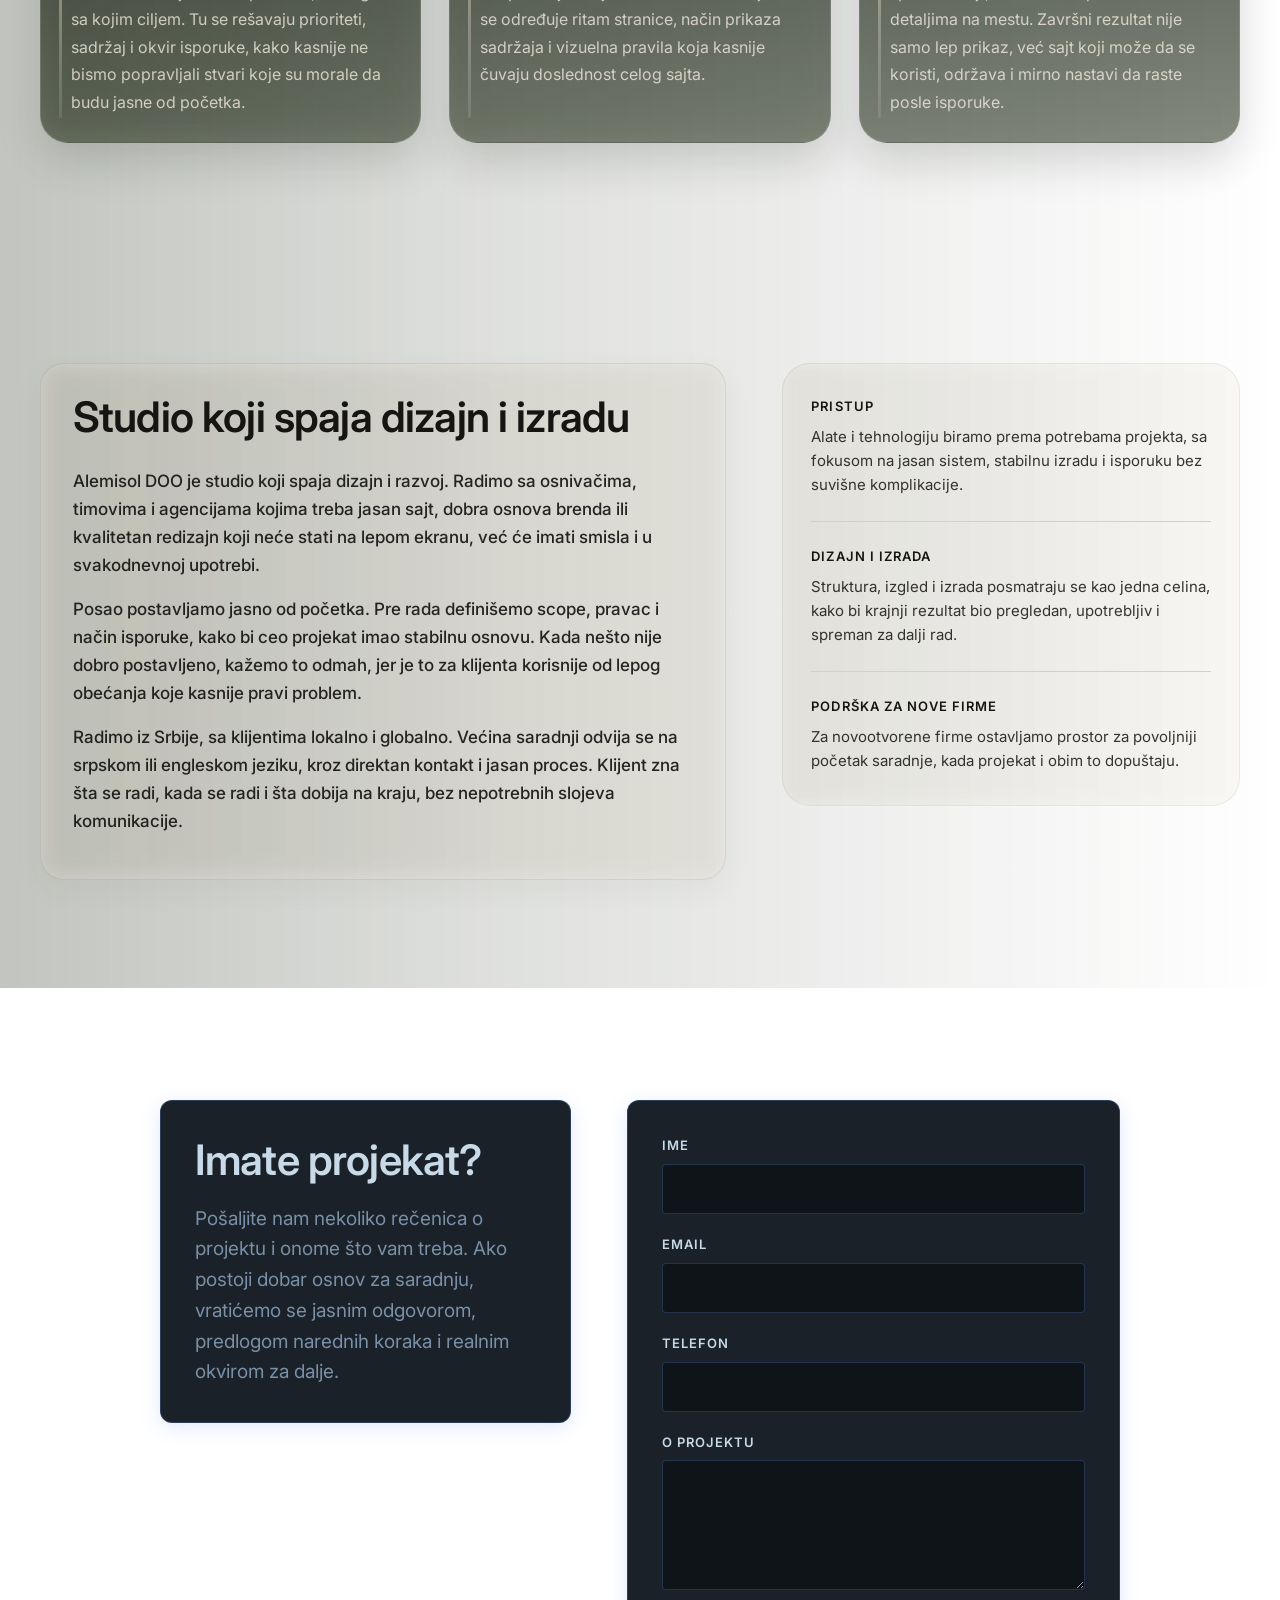
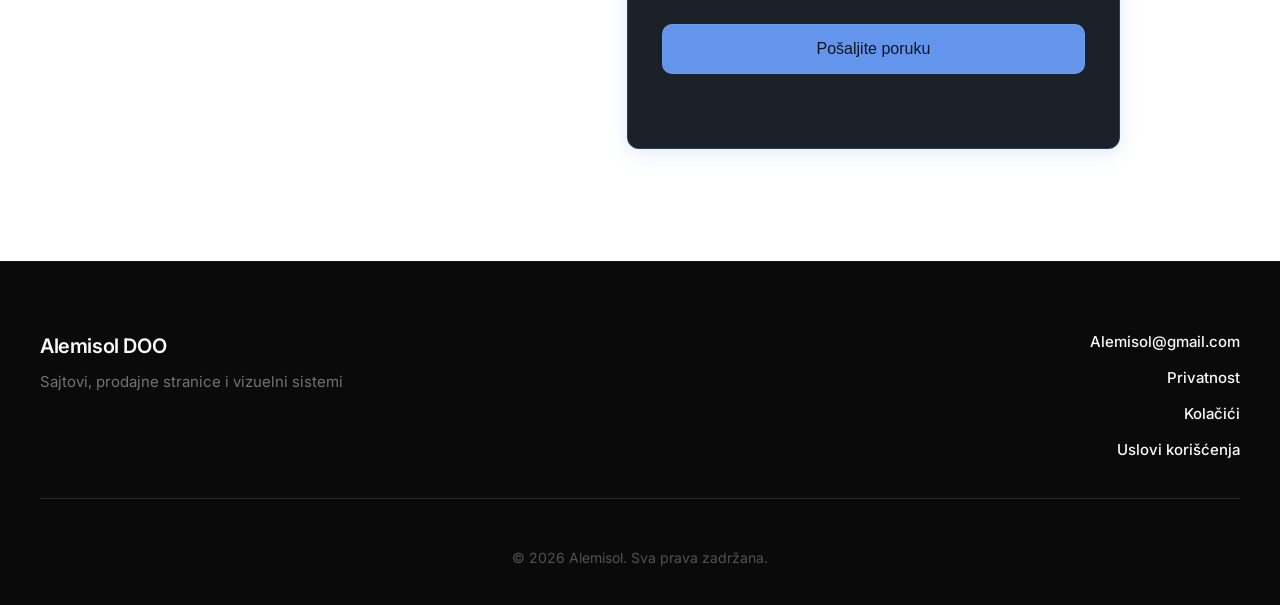
==== commit 70b5017d: "ukloni preview polje iz work kartice Skida gornji vizuelni preview iz Zaustavi prevaru kartice kako " ====
--- a/index.html
+++ b/index.html
@@ -107,16 +107,6 @@
                 </div>
                 <div class="work-grid">
                     <article class="case-card">
-                        <div class="case-visual">
-                            <a class="case-preview-link" href="https://zaustaviprevaru.rs" target="_blank" rel="noreferrer">
-                                <img
-                                    class="case-preview-image case-preview-image-logo"
-                                    src="assets/alemisol-owl-logo.png"
-                                    alt="Alemisol logo preview"
-                                    loading="eager"
-                                />
-                            </a>
-                        </div>
                         <div class="case-content">
                             <div class="case-tags">
                                 <span class="tag" data-i18n="work.c1.tag1">Struktura sadržaja</span>
